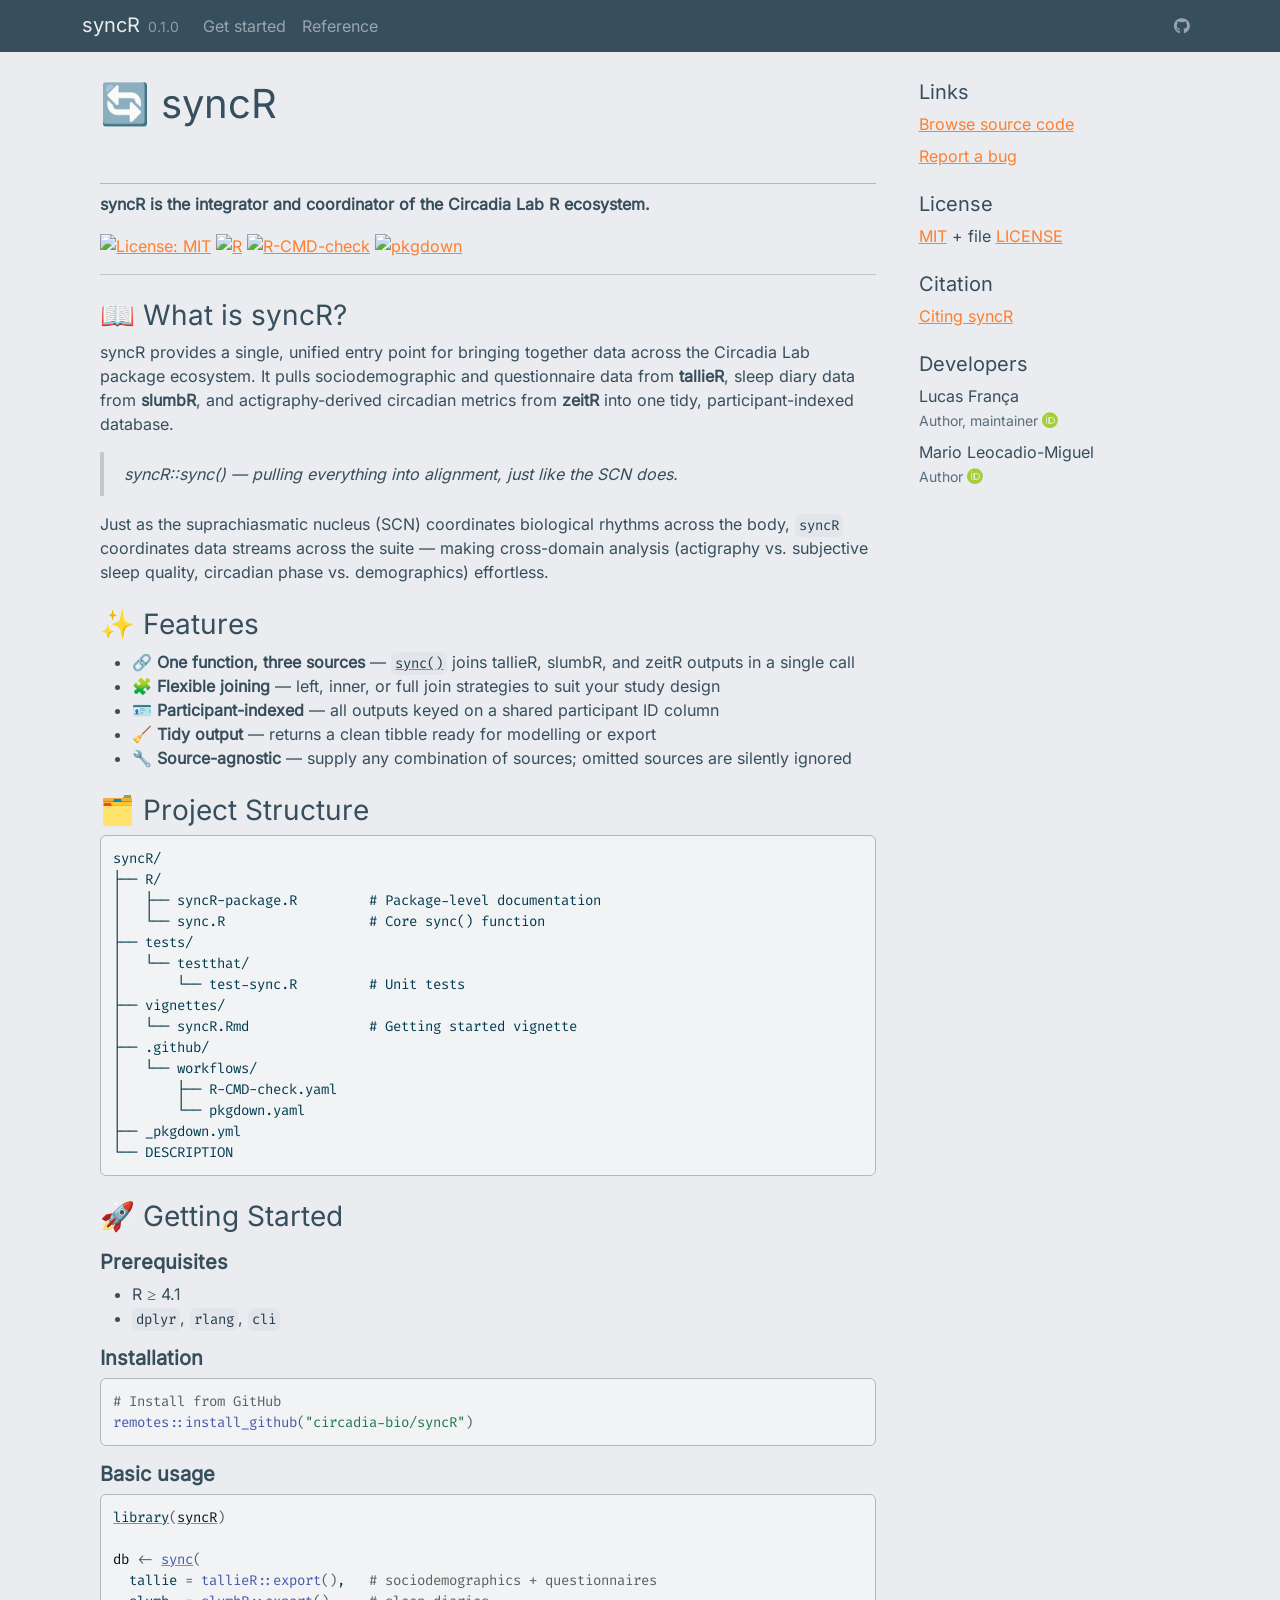
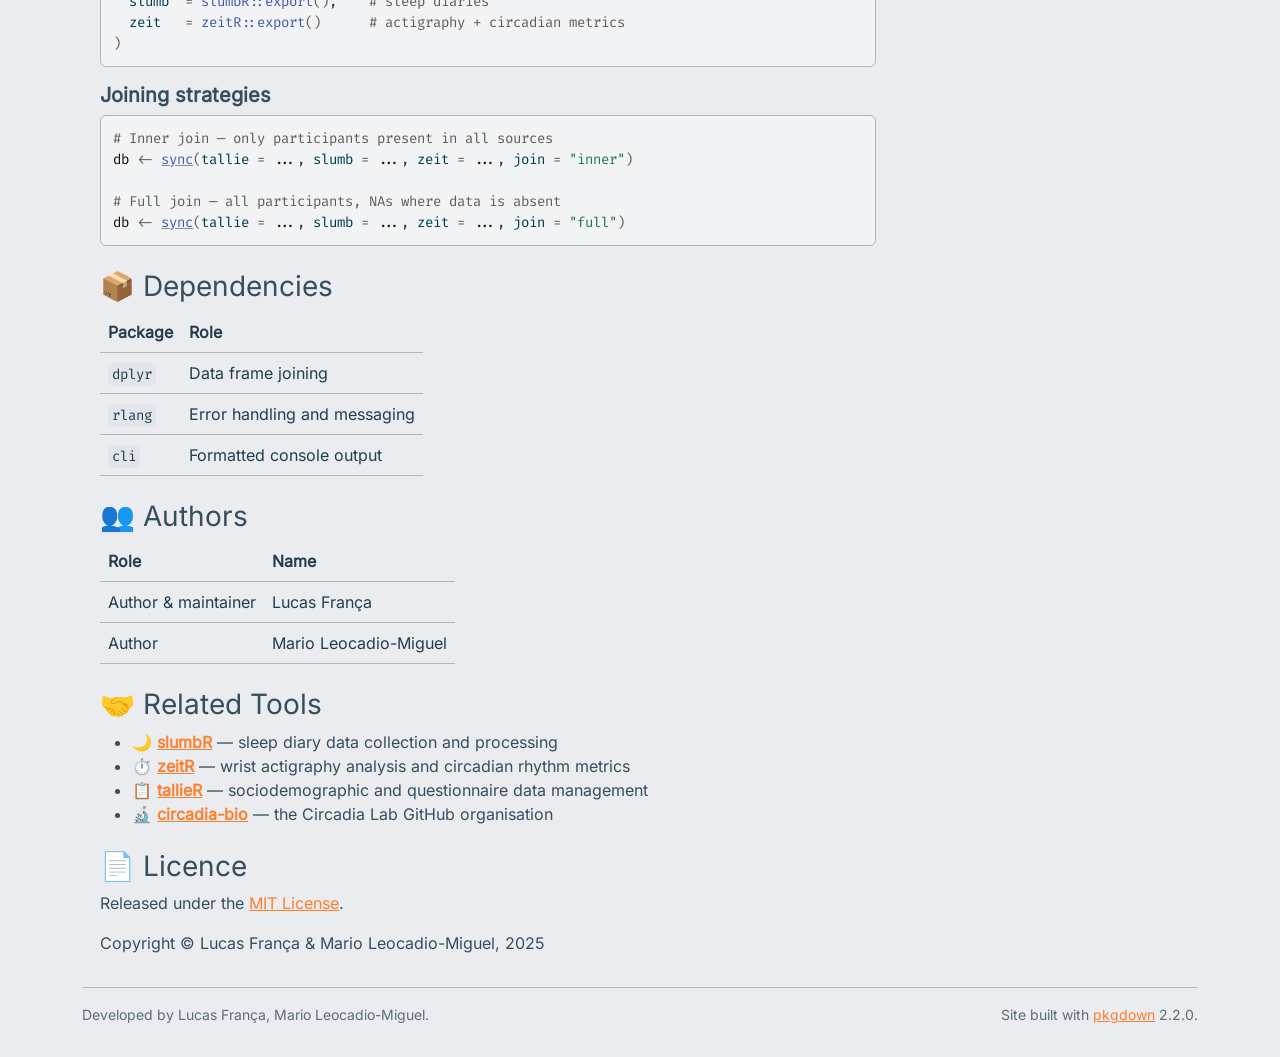
==== index.html @ f12f0814 "Deploying to gh-pages from @ circadia-bio/syncR@efc464e33adc6c8e069ee6618f5a3e6e516ac521 🚀" ====
<!DOCTYPE html>
<!-- Generated by pkgdown: do not edit by hand --><html lang="en">
<head>
<meta http-equiv="Content-Type" content="text/html; charset=UTF-8">
<meta charset="utf-8">
<meta http-equiv="X-UA-Compatible" content="IE=edge">
<meta name="viewport" content="width=device-width, initial-scale=1, shrink-to-fit=no">
<title>syncR — Circadia Lab Data Integrator • syncR</title>
<script src="deps/jquery-3.6.0/jquery-3.6.0.min.js"></script><meta name="viewport" content="width=device-width, initial-scale=1, shrink-to-fit=no">
<link href="deps/bootstrap-5.3.8/bootstrap.min.css" rel="stylesheet">
<script src="deps/bootstrap-5.3.8/bootstrap.bundle.min.js"></script><link href="deps/Inter-0.4.10/font.css" rel="stylesheet">
<link href="deps/Fira_Code-0.4.10/font.css" rel="stylesheet">
<link href="deps/font-awesome-6.5.2/css/all.min.css" rel="stylesheet">
<link href="deps/font-awesome-6.5.2/css/v4-shims.min.css" rel="stylesheet">
<script src="deps/headroom-0.11.0/headroom.min.js"></script><script src="deps/headroom-0.11.0/jQuery.headroom.min.js"></script><script src="deps/bootstrap-toc-1.0.1/bootstrap-toc.min.js"></script><script src="deps/clipboard.js-2.0.11/clipboard.min.js"></script><script src="deps/search-1.0.0/autocomplete.jquery.min.js"></script><script src="deps/search-1.0.0/fuse.min.js"></script><script src="deps/search-1.0.0/mark.min.js"></script><!-- pkgdown --><script src="pkgdown.js"></script><meta property="og:title" content="syncR — Circadia Lab Data Integrator">
<meta name="description" content="syncR::sync() — pulling everything into alignment, just like the SCN does.
">
<meta property="og:description" content="syncR::sync() — pulling everything into alignment, just like the SCN does.
">
</head>
<body>
    <a href="#main" class="visually-hidden-focusable">Skip to contents</a>


    <nav class="navbar navbar-expand-lg fixed-top bg-dark" data-bs-theme="dark" aria-label="Site navigation"><div class="container">

    <a class="navbar-brand me-2" href="index.html">syncR</a>

    <small class="nav-text text-muted me-auto" data-bs-toggle="tooltip" data-bs-placement="bottom" title="">0.1.0</small>


    <button class="navbar-toggler" type="button" data-bs-toggle="collapse" data-bs-target="#navbar" aria-controls="navbar" aria-expanded="false" aria-label="Toggle navigation">
      <span class="navbar-toggler-icon"></span>
    </button>

    <div id="navbar" class="collapse navbar-collapse ms-3">
      <ul class="navbar-nav me-auto">
<li class="nav-item"><a class="nav-link" href="articles/syncR.html">Get started</a></li>
<li class="nav-item"><a class="nav-link" href="reference/index.html">Reference</a></li>
      </ul>
<ul class="navbar-nav">
<li class="nav-item"><a class="external-link nav-link" href="https://github.com/circadia-bio/syncR" aria-label="GitHub"><span class="fa fab fa-github"></span></a></li>
      </ul>
</div>


  </div>
</nav><div class="container template-home">
<div class="row">
  <main id="main" class="col-md-9"><div class="section level1">
<div class="page-header"><h1 id="id_-syncr">🔄 syncR<a class="anchor" aria-label="anchor" href="#id_-syncr"></a>
</h1></div>
<p><strong>syncR is the integrator and coordinator of the Circadia Lab R ecosystem.</strong></p>
<p><a href="./LICENSE"><img src="https://img.shields.io/badge/License-MIT-yellow.svg" alt="License: MIT"></a> <a href="https://www.r-project.org/" class="external-link"><img src="https://img.shields.io/badge/R-%3E%3D4.1-276DC3" alt="R"></a> <a href="https://github.com/circadia-bio/syncR/actions/workflows/R-CMD-check.yaml" class="external-link"><img src="https://github.com/circadia-bio/syncR/actions/workflows/R-CMD-check.yaml/badge.svg" alt="R-CMD-check"></a> <a href="https://github.com/circadia-bio/syncR/actions/workflows/pkgdown.yaml" class="external-link"><img src="https://github.com/circadia-bio/syncR/actions/workflows/pkgdown.yaml/badge.svg" alt="pkgdown"></a></p>
<hr>
<div class="section level2">
<h2 id="id_-what-is-syncr">📖 What is syncR?<a class="anchor" aria-label="anchor" href="#id_-what-is-syncr"></a>
</h2>
<p>syncR provides a single, unified entry point for bringing together data across the Circadia Lab package ecosystem. It pulls sociodemographic and questionnaire data from <strong>tallieR</strong>, sleep diary data from <strong>slumbR</strong>, and actigraphy-derived circadian metrics from <strong>zeitR</strong> into one tidy, participant-indexed database.</p>
<blockquote>
<p><em>syncR::sync() — pulling everything into alignment, just like the SCN does.</em></p>
</blockquote>
<p>Just as the suprachiasmatic nucleus (SCN) coordinates biological rhythms across the body, <code>syncR</code> coordinates data streams across the suite — making cross-domain analysis (actigraphy vs. subjective sleep quality, circadian phase vs. demographics) effortless.</p>
</div>
<div class="section level2">
<h2 id="id_-features">✨ Features<a class="anchor" aria-label="anchor" href="#id_-features"></a>
</h2>
<ul>
<li>🔗 <strong>One function, three sources</strong> — <code><a href="reference/sync.html">sync()</a></code> joins tallieR, slumbR, and zeitR outputs in a single call</li>
<li>🧩 <strong>Flexible joining</strong> — left, inner, or full join strategies to suit your study design</li>
<li>🪪 <strong>Participant-indexed</strong> — all outputs keyed on a shared participant ID column</li>
<li>🧹 <strong>Tidy output</strong> — returns a clean tibble ready for modelling or export</li>
<li>🔧 <strong>Source-agnostic</strong> — supply any combination of sources; omitted sources are silently ignored</li>
</ul>
</div>
<div class="section level2">
<h2 id="id_️-project-structure">🗂️ Project Structure<a class="anchor" aria-label="anchor" href="#id_%EF%B8%8F-project-structure"></a>
</h2>
<pre><code>syncR/
├── R/
│   ├── syncR-package.R         # Package-level documentation
│   └── sync.R                  # Core sync() function
├── tests/
│   └── testthat/
│       └── test-sync.R         # Unit tests
├── vignettes/
│   └── syncR.Rmd               # Getting started vignette
├── .github/
│   └── workflows/
│       ├── R-CMD-check.yaml
│       └── pkgdown.yaml
├── _pkgdown.yml
└── DESCRIPTION</code></pre>
</div>
<div class="section level2">
<h2 id="id_-getting-started">🚀 Getting Started<a class="anchor" aria-label="anchor" href="#id_-getting-started"></a>
</h2>
<div class="section level3">
<h3 id="prerequisites">Prerequisites<a class="anchor" aria-label="anchor" href="#prerequisites"></a>
</h3>
<ul>
<li>R ≥ 4.1</li>
<li>
<code>dplyr</code>, <code>rlang</code>, <code>cli</code>
</li>
</ul>
</div>
<div class="section level3">
<h3 id="installation">Installation<a class="anchor" aria-label="anchor" href="#installation"></a>
</h3>
<div class="sourceCode" id="cb2"><pre class="downlit sourceCode r">
<code class="sourceCode R"><span><span class="co"># Install from GitHub</span></span>
<span><span class="fu">remotes</span><span class="fu">::</span><span class="fu">install_github</span><span class="op">(</span><span class="st">"circadia-bio/syncR"</span><span class="op">)</span></span></code></pre></div>
</div>
<div class="section level3">
<h3 id="basic-usage">Basic usage<a class="anchor" aria-label="anchor" href="#basic-usage"></a>
</h3>
<div class="sourceCode" id="cb3"><pre class="downlit sourceCode r">
<code class="sourceCode R"><span><span class="kw"><a href="https://rdrr.io/r/base/library.html" class="external-link">library</a></span><span class="op">(</span><span class="va"><a href="https://github.com/circadia-bio/syncR" class="external-link">syncR</a></span><span class="op">)</span></span>
<span></span>
<span><span class="va">db</span> <span class="op">&lt;-</span> <span class="fu"><a href="reference/sync.html">sync</a></span><span class="op">(</span></span>
<span>  tallie <span class="op">=</span> <span class="fu">tallieR</span><span class="fu">::</span><span class="fu">export</span><span class="op">(</span><span class="op">)</span>,   <span class="co"># sociodemographics + questionnaires</span></span>
<span>  slumb  <span class="op">=</span> <span class="fu">slumbR</span><span class="fu">::</span><span class="fu">export</span><span class="op">(</span><span class="op">)</span>,    <span class="co"># sleep diaries</span></span>
<span>  zeit   <span class="op">=</span> <span class="fu">zeitR</span><span class="fu">::</span><span class="fu">export</span><span class="op">(</span><span class="op">)</span>      <span class="co"># actigraphy + circadian metrics</span></span>
<span><span class="op">)</span></span></code></pre></div>
</div>
<div class="section level3">
<h3 id="joining-strategies">Joining strategies<a class="anchor" aria-label="anchor" href="#joining-strategies"></a>
</h3>
<div class="sourceCode" id="cb4"><pre class="downlit sourceCode r">
<code class="sourceCode R"><span><span class="co"># Inner join — only participants present in all sources</span></span>
<span><span class="va">db</span> <span class="op">&lt;-</span> <span class="fu"><a href="reference/sync.html">sync</a></span><span class="op">(</span>tallie <span class="op">=</span> <span class="va">...</span>, slumb <span class="op">=</span> <span class="va">...</span>, zeit <span class="op">=</span> <span class="va">...</span>, join <span class="op">=</span> <span class="st">"inner"</span><span class="op">)</span></span>
<span></span>
<span><span class="co"># Full join — all participants, NAs where data is absent</span></span>
<span><span class="va">db</span> <span class="op">&lt;-</span> <span class="fu"><a href="reference/sync.html">sync</a></span><span class="op">(</span>tallie <span class="op">=</span> <span class="va">...</span>, slumb <span class="op">=</span> <span class="va">...</span>, zeit <span class="op">=</span> <span class="va">...</span>, join <span class="op">=</span> <span class="st">"full"</span><span class="op">)</span></span></code></pre></div>
</div>
</div>
<div class="section level2">
<h2 id="id_-dependencies">📦 Dependencies<a class="anchor" aria-label="anchor" href="#id_-dependencies"></a>
</h2>
<table class="table">
<thead><tr class="header">
<th>Package</th>
<th>Role</th>
</tr></thead>
<tbody>
<tr class="odd">
<td><code>dplyr</code></td>
<td>Data frame joining</td>
</tr>
<tr class="even">
<td><code>rlang</code></td>
<td>Error handling and messaging</td>
</tr>
<tr class="odd">
<td><code>cli</code></td>
<td>Formatted console output</td>
</tr>
</tbody>
</table>
</div>
<div class="section level2">
<h2 id="id_-authors">👥 Authors<a class="anchor" aria-label="anchor" href="#id_-authors"></a>
</h2>
<table class="table">
<thead><tr class="header">
<th>Role</th>
<th>Name</th>
</tr></thead>
<tbody>
<tr class="odd">
<td>Author &amp; maintainer</td>
<td>Lucas França</td>
</tr>
<tr class="even">
<td>Author</td>
<td>Mario Leocadio-Miguel</td>
</tr>
</tbody>
</table>
</div>
<div class="section level2">
<h2 id="id_-related-tools">🤝 Related Tools<a class="anchor" aria-label="anchor" href="#id_-related-tools"></a>
</h2>
<ul>
<li>🌙 <a href="https://github.com/circadia-bio/slumbR" class="external-link"><strong>slumbR</strong></a> — sleep diary data collection and processing</li>
<li>⏱️ <a href="https://github.com/circadia-bio/zeitR" class="external-link"><strong>zeitR</strong></a> — wrist actigraphy analysis and circadian rhythm metrics</li>
<li>📋 <a href="https://github.com/circadia-bio/tallieR" class="external-link"><strong>tallieR</strong></a> — sociodemographic and questionnaire data management</li>
<li>🔬 <a href="https://github.com/circadia-bio" class="external-link"><strong>circadia-bio</strong></a> — the Circadia Lab GitHub organisation</li>
</ul>
</div>
<div class="section level2">
<h2 id="id_-licence">📄 Licence<a class="anchor" aria-label="anchor" href="#id_-licence"></a>
</h2>
<p>Released under the <a href="./LICENSE">MIT License</a>.</p>
<p>Copyright © Lucas França &amp; Mario Leocadio-Miguel, 2025</p>
</div>
</div>
  </main><aside class="col-md-3"><div class="links">
<h2 data-toc-skip>Links</h2>
<ul class="list-unstyled">
<li><a href="https://github.com/circadia-bio/syncR/" class="external-link">Browse source code</a></li>
<li><a href="https://github.com/circadia-bio/syncR/issues" class="external-link">Report a bug</a></li>
</ul>
</div>

<div class="license">
<h2 data-toc-skip>License</h2>
<ul class="list-unstyled">
<li>
<a href="https://opensource.org/licenses/mit-license.php" class="external-link">MIT</a> + file <a href="LICENSE-text.html">LICENSE</a>
</li>
</ul>
</div>


<div class="citation">
<h2 data-toc-skip>Citation</h2>
<ul class="list-unstyled">
<li><a href="authors.html#citation">Citing syncR</a></li>
</ul>
</div>

<div class="developers">
<h2 data-toc-skip>Developers</h2>
<ul class="list-unstyled">
<li>Lucas França <br><small class="roles"> Author, maintainer </small> <a href="https://orcid.org/0000-0003-0853-1319" target="orcid.widget" aria-label="ORCID" class="external-link"><span class="fab fa-orcid orcid" aria-hidden="true"></span></a>  </li>
<li>Mario Leocadio-Miguel <br><small class="roles"> Author </small> <a href="https://orcid.org/0000-0002-7248-3529" target="orcid.widget" aria-label="ORCID" class="external-link"><span class="fab fa-orcid orcid" aria-hidden="true"></span></a>  </li>
</ul>
</div>



  </aside>
</div>


    <footer><div class="pkgdown-footer-left">
  <p>Developed by Lucas França, Mario Leocadio-Miguel.</p>
</div>

<div class="pkgdown-footer-right">
  <p>Site built with <a href="https://pkgdown.r-lib.org/" class="external-link">pkgdown</a> 2.2.0.</p>
</div>

    </footer>
</div>





  </body>
</html>
---- deps/Inter-0.4.10/font.css ----
/* cyrillic-ext */
@font-face {
  font-family: 'Inter';
  font-style: normal;
  font-weight: 400;
  font-display: swap;
  src: url(UcCO3FwrK3iLTeHuS_nVMrMxCp50SjIw2boKoduKmMEVuLyfAZJhiI2B.woff2) format('woff2');
  unicode-range: U+0460-052F, U+1C80-1C8A, U+20B4, U+2DE0-2DFF, U+A640-A69F, U+FE2E-FE2F;
}
/* cyrillic */
@font-face {
  font-family: 'Inter';
  font-style: normal;
  font-weight: 400;
  font-display: swap;
  src: url(UcCO3FwrK3iLTeHuS_nVMrMxCp50SjIw2boKoduKmMEVuLyfAZthiI2B.woff2) format('woff2');
  unicode-range: U+0301, U+0400-045F, U+0490-0491, U+04B0-04B1, U+2116;
}
/* greek-ext */
@font-face {
  font-family: 'Inter';
  font-style: normal;
  font-weight: 400;
  font-display: swap;
  src: url(UcCO3FwrK3iLTeHuS_nVMrMxCp50SjIw2boKoduKmMEVuLyfAZNhiI2B.woff2) format('woff2');
  unicode-range: U+1F00-1FFF;
}
/* greek */
@font-face {
  font-family: 'Inter';
  font-style: normal;
  font-weight: 400;
  font-display: swap;
  src: url(UcCO3FwrK3iLTeHuS_nVMrMxCp50SjIw2boKoduKmMEVuLyfAZxhiI2B.woff2) format('woff2');
  unicode-range: U+0370-0377, U+037A-037F, U+0384-038A, U+038C, U+038E-03A1, U+03A3-03FF;
}
/* vietnamese */
@font-face {
  font-family: 'Inter';
  font-style: normal;
  font-weight: 400;
  font-display: swap;
  src: url(UcCO3FwrK3iLTeHuS_nVMrMxCp50SjIw2boKoduKmMEVuLyfAZBhiI2B.woff2) format('woff2');
  unicode-range: U+0102-0103, U+0110-0111, U+0128-0129, U+0168-0169, U+01A0-01A1, U+01AF-01B0, U+0300-0301, U+0303-0304, U+0308-0309, U+0323, U+0329, U+1EA0-1EF9, U+20AB;
}
/* latin-ext */
@font-face {
  font-family: 'Inter';
  font-style: normal;
  font-weight: 400;
  font-display: swap;
  src: url(UcCO3FwrK3iLTeHuS_nVMrMxCp50SjIw2boKoduKmMEVuLyfAZFhiI2B.woff2) format('woff2');
  unicode-range: U+0100-02BA, U+02BD-02C5, U+02C7-02CC, U+02CE-02D7, U+02DD-02FF, U+0304, U+0308, U+0329, U+1D00-1DBF, U+1E00-1E9F, U+1EF2-1EFF, U+2020, U+20A0-20AB, U+20AD-20C0, U+2113, U+2C60-2C7F, U+A720-A7FF;
}
/* latin */
@font-face {
  font-family: 'Inter';
  font-style: normal;
  font-weight: 400;
  font-display: swap;
  src: url(UcCO3FwrK3iLTeHuS_nVMrMxCp50SjIw2boKoduKmMEVuLyfAZ9hiA.woff2) format('woff2');
  unicode-range: U+0000-00FF, U+0131, U+0152-0153, U+02BB-02BC, U+02C6, U+02DA, U+02DC, U+0304, U+0308, U+0329, U+2000-206F, U+20AC, U+2122, U+2191, U+2193, U+2212, U+2215, U+FEFF, U+FFFD;
}
---- deps/Fira_Code-0.4.10/font.css ----
/* cyrillic-ext */
@font-face {
  font-family: 'Fira Code';
  font-style: normal;
  font-weight: 400;
  font-display: swap;
  src: url(uU9eCBsR6Z2vfE9aq3bL0fxyUs4tcw4W_D1sJV37Nv7g.woff2) format('woff2');
  unicode-range: U+0460-052F, U+1C80-1C8A, U+20B4, U+2DE0-2DFF, U+A640-A69F, U+FE2E-FE2F;
}
/* cyrillic */
@font-face {
  font-family: 'Fira Code';
  font-style: normal;
  font-weight: 400;
  font-display: swap;
  src: url(uU9eCBsR6Z2vfE9aq3bL0fxyUs4tcw4W_D1sJVT7Nv7g.woff2) format('woff2');
  unicode-range: U+0301, U+0400-045F, U+0490-0491, U+04B0-04B1, U+2116;
}
/* greek-ext */
@font-face {
  font-family: 'Fira Code';
  font-style: normal;
  font-weight: 400;
  font-display: swap;
  src: url(uU9eCBsR6Z2vfE9aq3bL0fxyUs4tcw4W_D1sJVz7Nv7g.woff2) format('woff2');
  unicode-range: U+1F00-1FFF;
}
/* greek */
@font-face {
  font-family: 'Fira Code';
  font-style: normal;
  font-weight: 400;
  font-display: swap;
  src: url(uU9eCBsR6Z2vfE9aq3bL0fxyUs4tcw4W_D1sJVP7Nv7g.woff2) format('woff2');
  unicode-range: U+0370-0377, U+037A-037F, U+0384-038A, U+038C, U+038E-03A1, U+03A3-03FF;
}
/* symbols2 */
@font-face {
  font-family: 'Fira Code';
  font-style: normal;
  font-weight: 400;
  font-display: swap;
  src: url(uU9eCBsR6Z2vfE9aq3bL0fxyUs4tcw4W_D1sJeraE8PZqw.woff2) format('woff2');
  unicode-range: U+2000-2001, U+2004-2008, U+200A, U+23B8-23BD, U+2500-259F;
}
/* latin-ext */
@font-face {
  font-family: 'Fira Code';
  font-style: normal;
  font-weight: 400;
  font-display: swap;
  src: url(uU9eCBsR6Z2vfE9aq3bL0fxyUs4tcw4W_D1sJV77Nv7g.woff2) format('woff2');
  unicode-range: U+0100-02BA, U+02BD-02C5, U+02C7-02CC, U+02CE-02D7, U+02DD-02FF, U+0304, U+0308, U+0329, U+1D00-1DBF, U+1E00-1E9F, U+1EF2-1EFF, U+2020, U+20A0-20AB, U+20AD-20C0, U+2113, U+2C60-2C7F, U+A720-A7FF;
}
/* latin */
@font-face {
  font-family: 'Fira Code';
  font-style: normal;
  font-weight: 400;
  font-display: swap;
  src: url(uU9eCBsR6Z2vfE9aq3bL0fxyUs4tcw4W_D1sJVD7Ng.woff2) format('woff2');
  unicode-range: U+0000-00FF, U+0131, U+0152-0153, U+02BB-02BC, U+02C6, U+02DA, U+02DC, U+0304, U+0308, U+0329, U+2000-206F, U+20AC, U+2122, U+2191, U+2193, U+2212, U+2215, U+FEFF, U+FFFD;
}
---- deps/font-awesome-6.5.2/css/v4-shims.min.css ----
/*!
 * Font Awesome Free 6.5.2 by @fontawesome - https://fontawesome.com
 * License - https://fontawesome.com/license/free (Icons: CC BY 4.0, Fonts: SIL OFL 1.1, Code: MIT License)
 * Copyright 2024 Fonticons, Inc.
 */
.fa.fa-glass:before{content:"\f000"}.fa.fa-envelope-o{font-family:"Font Awesome 6 Free";font-weight:400}.fa.fa-envelope-o:before{content:"\f0e0"}.fa.fa-star-o{font-family:"Font Awesome 6 Free";font-weight:400}.fa.fa-star-o:before{content:"\f005"}.fa.fa-close:before,.fa.fa-remove:before{content:"\f00d"}.fa.fa-gear:before{content:"\f013"}.fa.fa-trash-o{font-family:"Font Awesome 6 Free";font-weight:400}.fa.fa-trash-o:before{content:"\f2ed"}.fa.fa-home:before{content:"\f015"}.fa.fa-file-o{font-family:"Font Awesome 6 Free";font-weight:400}.fa.fa-file-o:before{content:"\f15b"}.fa.fa-clock-o{font-family:"Font Awesome 6 Free";font-weight:400}.fa.fa-clock-o:before{content:"\f017"}.fa.fa-arrow-circle-o-down{font-family:"Font Awesome 6 Free";font-weight:400}.fa.fa-arrow-circle-o-down:before{content:"\f358"}.fa.fa-arrow-circle-o-up{font-family:"Font Awesome 6 Free";font-weight:400}.fa.fa-arrow-circle-o-up:before{content:"\f35b"}.fa.fa-play-circle-o{font-family:"Font Awesome 6 Free";font-weight:400}.fa.fa-play-circle-o:before{content:"\f144"}.fa.fa-repeat:before,.fa.fa-rotate-right:before{content:"\f01e"}.fa.fa-refresh:before{content:"\f021"}.fa.fa-list-alt{font-family:"Font Awesome 6 Free";font-weight:400}.fa.fa-list-alt:before{content:"\f022"}.fa.fa-dedent:before{content:"\f03b"}.fa.fa-video-camera:before{content:"\f03d"}.fa.fa-picture-o{font-family:"Font Awesome 6 Free";font-weight:400}.fa.fa-picture-o:before{content:"\f03e"}.fa.fa-photo{font-family:"Font Awesome 6 Free";font-weight:400}.fa.fa-photo:before{content:"\f03e"}.fa.fa-image{font-family:"Font Awesome 6 Free";font-weight:400}.fa.fa-image:before{content:"\f03e"}.fa.fa-map-marker:before{content:"\f3c5"}.fa.fa-pencil-square-o{font-family:"Font Awesome 6 Free";font-weight:400}.fa.fa-pencil-square-o:before{content:"\f044"}.fa.fa-edit{font-family:"Font Awesome 6 Free";font-weight:400}.fa.fa-edit:before{content:"\f044"}.fa.fa-share-square-o:before{content:"\f14d"}.fa.fa-check-square-o{font-family:"Font Awesome 6 Free";font-weight:400}.fa.fa-check-square-o:before{content:"\f14a"}.fa.fa-arrows:before{content:"\f0b2"}.fa.fa-times-circle-o{font-family:"Font Awesome 6 Free";font-weight:400}.fa.fa-times-circle-o:before{content:"\f057"}.fa.fa-check-circle-o{font-family:"Font Awesome 6 Free";font-weight:400}.fa.fa-check-circle-o:before{content:"\f058"}.fa.fa-mail-forward:before{content:"\f064"}.fa.fa-expand:before{content:"\f424"}.fa.fa-compress:before{content:"\f422"}.fa.fa-eye,.fa.fa-eye-slash{font-family:"Font Awesome 6 Free";font-weight:400}.fa.fa-warning:before{content:"\f071"}.fa.fa-calendar:before{content:"\f073"}.fa.fa-arrows-v:before{content:"\f338"}.fa.fa-arrows-h:before{content:"\f337"}.fa.fa-bar-chart-o:before,.fa.fa-bar-chart:before{content:"\e0e3"}.fa.fa-twitter-square{font-family:"Font Awesome 6 Brands";font-weight:400}.fa.fa-twitter-square:before{content:"\f081"}.fa.fa-facebook-square{font-family:"Font Awesome 6 Brands";font-weight:400}.fa.fa-facebook-square:before{content:"\f082"}.fa.fa-gears:before{content:"\f085"}.fa.fa-thumbs-o-up{font-family:"Font Awesome 6 Free";font-weight:400}.fa.fa-thumbs-o-up:before{content:"\f164"}.fa.fa-thumbs-o-down{font-family:"Font Awesome 6 Free";font-weight:400}.fa.fa-thumbs-o-down:before{content:"\f165"}.fa.fa-heart-o{font-family:"Font Awesome 6 Free";font-weight:400}.fa.fa-heart-o:before{content:"\f004"}.fa.fa-sign-out:before{content:"\f2f5"}.fa.fa-linkedin-square{font-family:"Font Awesome 6 Brands";font-weight:400}.fa.fa-linkedin-square:before{content:"\f08c"}.fa.fa-thumb-tack:before{content:"\f08d"}.fa.fa-external-link:before{content:"\f35d"}.fa.fa-sign-in:before{content:"\f2f6"}.fa.fa-github-square{font-family:"Font Awesome 6 Brands";font-weight:400}.fa.fa-github-square:before{content:"\f092"}.fa.fa-lemon-o{font-family:"Font Awesome 6 Free";font-weight:400}.fa.fa-lemon-o:before{content:"\f094"}.fa.fa-square-o{font-family:"Font Awesome 6 Free";font-weight:400}.fa.fa-square-o:before{content:"\f0c8"}.fa.fa-bookmark-o{font-family:"Font Awesome 6 Free";font-weight:400}.fa.fa-bookmark-o:before{content:"\f02e"}.fa.fa-facebook,.fa.fa-twitter{font-family:"Font Awesome 6 Brands";font-weight:400}.fa.fa-facebook:before{content:"\f39e"}.fa.fa-facebook-f{font-family:"Font Awesome 6 Brands";font-weight:400}.fa.fa-facebook-f:before{content:"\f39e"}.fa.fa-github{font-family:"Font Awesome 6 Brands";font-weight:400}.fa.fa-credit-card{font-family:"Font Awesome 6 Free";font-weight:400}.fa.fa-feed:before{content:"\f09e"}.fa.fa-hdd-o{font-family:"Font Awesome 6 Free";font-weight:400}.fa.fa-hdd-o:before{content:"\f0a0"}.fa.fa-hand-o-right{font-family:"Font Awesome 6 Free";font-weight:400}.fa.fa-hand-o-right:before{content:"\f0a4"}.fa.fa-hand-o-left{font-family:"Font Awesome 6 Free";font-weight:400}.fa.fa-hand-o-left:before{content:"\f0a5"}.fa.fa-hand-o-up{font-family:"Font Awesome 6 Free";font-weight:400}.fa.fa-hand-o-up:before{content:"\f0a6"}.fa.fa-hand-o-down{font-family:"Font Awesome 6 Free";font-weight:400}.fa.fa-hand-o-down:before{content:"\f0a7"}.fa.fa-globe:before{content:"\f57d"}.fa.fa-tasks:before{content:"\f828"}.fa.fa-arrows-alt:before{content:"\f31e"}.fa.fa-group:before{content:"\f0c0"}.fa.fa-chain:before{content:"\f0c1"}.fa.fa-cut:before{content:"\f0c4"}.fa.fa-files-o{font-family:"Font Awesome 6 Free";font-weight:400}.fa.fa-files-o:before{content:"\f0c5"}.fa.fa-floppy-o{font-family:"Font Awesome 6 Free";font-weight:400}.fa.fa-floppy-o:before{content:"\f0c7"}.fa.fa-save{font-family:"Font Awesome 6 Free";font-weight:400}.fa.fa-save:before{content:"\f0c7"}.fa.fa-navicon:before,.fa.fa-reorder:before{content:"\f0c9"}.fa.fa-magic:before{content:"\e2ca"}.fa.fa-pinterest,.fa.fa-pinterest-square{font-family:"Font Awesome 6 Brands";font-weight:400}.fa.fa-pinterest-square:before{content:"\f0d3"}.fa.fa-google-plus-square{font-family:"Font Awesome 6 Brands";font-weight:400}.fa.fa-google-plus-square:before{content:"\f0d4"}.fa.fa-google-plus{font-family:"Font Awesome 6 Brands";font-weight:400}.fa.fa-google-plus:before{content:"\f0d5"}.fa.fa-money:before{content:"\f3d1"}.fa.fa-unsorted:before{content:"\f0dc"}.fa.fa-sort-desc:before{content:"\f0dd"}.fa.fa-sort-asc:before{content:"\f0de"}.fa.fa-linkedin{font-family:"Font Awesome 6 Brands";font-weight:400}.fa.fa-linkedin:before{content:"\f0e1"}.fa.fa-rotate-left:before{content:"\f0e2"}.fa.fa-legal:before{content:"\f0e3"}.fa.fa-dashboard:before,.fa.fa-tachometer:before{content:"\f625"}.fa.fa-comment-o{font-family:"Font Awesome 6 Free";font-weight:400}.fa.fa-comment-o:before{content:"\f075"}.fa.fa-comments-o{font-family:"Font Awesome 6 Free";font-weight:400}.fa.fa-comments-o:before{content:"\f086"}.fa.fa-flash:before{content:"\f0e7"}.fa.fa-clipboard:before{content:"\f0ea"}.fa.fa-lightbulb-o{font-family:"Font Awesome 6 Free";font-weight:400}.fa.fa-lightbulb-o:before{content:"\f0eb"}.fa.fa-exchange:before{content:"\f362"}.fa.fa-cloud-download:before{content:"\f0ed"}.fa.fa-cloud-upload:before{content:"\f0ee"}.fa.fa-bell-o{font-family:"Font Awesome 6 Free";font-weight:400}.fa.fa-bell-o:before{content:"\f0f3"}.fa.fa-cutlery:before{content:"\f2e7"}.fa.fa-file-text-o{font-family:"Font Awesome 6 Free";font-weight:400}.fa.fa-file-text-o:before{content:"\f15c"}.fa.fa-building-o{font-family:"Font Awesome 6 Free";font-weight:400}.fa.fa-building-o:before{content:"\f1ad"}.fa.fa-hospital-o{font-family:"Font Awesome 6 Free";font-weight:400}.fa.fa-hospital-o:before{content:"\f0f8"}.fa.fa-tablet:before{content:"\f3fa"}.fa.fa-mobile-phone:before,.fa.fa-mobile:before{content:"\f3cd"}.fa.fa-circle-o{font-family:"Font Awesome 6 Free";font-weight:400}.fa.fa-circle-o:before{content:"\f111"}.fa.fa-mail-reply:before{content:"\f3e5"}.fa.fa-github-alt{font-family:"Font Awesome 6 Brands";font-weight:400}.fa.fa-folder-o{font-family:"Font Awesome 6 Free";font-weight:400}.fa.fa-folder-o:before{content:"\f07b"}.fa.fa-folder-open-o{font-family:"Font Awesome 6 Free";font-weight:400}.fa.fa-folder-open-o:before{content:"\f07c"}.fa.fa-smile-o{font-family:"Font Awesome 6 Free";font-weight:400}.fa.fa-smile-o:before{content:"\f118"}.fa.fa-frown-o{font-family:"Font Awesome 6 Free";font-weight:400}.fa.fa-frown-o:before{content:"\f119"}.fa.fa-meh-o{font-family:"Font Awesome 6 Free";font-weight:400}.fa.fa-meh-o:before{content:"\f11a"}.fa.fa-keyboard-o{font-family:"Font Awesome 6 Free";font-weight:400}.fa.fa-keyboard-o:before{content:"\f11c"}.fa.fa-flag-o{font-family:"Font Awesome 6 Free";font-weight:400}.fa.fa-flag-o:before{content:"\f024"}.fa.fa-mail-reply-all:before{content:"\f122"}.fa.fa-star-half-o{font-family:"Font Awesome 6 Free";font-weight:400}.fa.fa-star-half-o:before{content:"\f5c0"}.fa.fa-star-half-empty{font-family:"Font Awesome 6 Free";font-weight:400}.fa.fa-star-half-empty:before{content:"\f5c0"}.fa.fa-star-half-full{font-family:"Font Awesome 6 Free";font-weight:400}.fa.fa-star-half-full:before{content:"\f5c0"}.fa.fa-code-fork:before{content:"\f126"}.fa.fa-chain-broken:before,.fa.fa-unlink:before{content:"\f127"}.fa.fa-calendar-o{font-family:"Font Awesome 6 Free";font-weight:400}.fa.fa-calendar-o:before{content:"\f133"}.fa.fa-css3,.fa.fa-html5,.fa.fa-maxcdn{font-family:"Font Awesome 6 Brands";font-weight:400}.fa.fa-unlock-alt:before{content:"\f09c"}.fa.fa-minus-square-o{font-family:"Font Awesome 6 Free";font-weight:400}.fa.fa-minus-square-o:before{content:"\f146"}.fa.fa-level-up:before{content:"\f3bf"}.fa.fa-level-down:before{content:"\f3be"}.fa.fa-pencil-square:before{content:"\f14b"}.fa.fa-external-link-square:before{content:"\f360"}.fa.fa-compass{font-family:"Font Awesome 6 Free";font-weight:400}.fa.fa-caret-square-o-down{font-family:"Font Awesome 6 Free";font-weight:400}.fa.fa-caret-square-o-down:before{content:"\f150"}.fa.fa-toggle-down{font-family:"Font Awesome 6 Free";font-weight:400}.fa.fa-toggle-down:before{content:"\f150"}.fa.fa-caret-square-o-up{font-family:"Font Awesome 6 Free";font-weight:400}.fa.fa-caret-square-o-up:before{content:"\f151"}.fa.fa-toggle-up{font-family:"Font Awesome 6 Free";font-weight:400}.fa.fa-toggle-up:before{content:"\f151"}.fa.fa-caret-square-o-right{font-family:"Font Awesome 6 Free";font-weight:400}.fa.fa-caret-square-o-right:before{content:"\f152"}.fa.fa-toggle-right{font-family:"Font Awesome 6 Free";font-weight:400}.fa.fa-toggle-right:before{content:"\f152"}.fa.fa-eur:before,.fa.fa-euro:before{content:"\f153"}.fa.fa-gbp:before{content:"\f154"}.fa.fa-dollar:before,.fa.fa-usd:before{content:"\24"}.fa.fa-inr:before,.fa.fa-rupee:before{content:"\e1bc"}.fa.fa-cny:before,.fa.fa-jpy:before,.fa.fa-rmb:before,.fa.fa-yen:before{content:"\f157"}.fa.fa-rouble:before,.fa.fa-rub:before,.fa.fa-ruble:before{content:"\f158"}.fa.fa-krw:before,.fa.fa-won:before{content:"\f159"}.fa.fa-bitcoin,.fa.fa-btc{font-family:"Font Awesome 6 Brands";font-weight:400}.fa.fa-bitcoin:before{content:"\f15a"}.fa.fa-file-text:before{content:"\f15c"}.fa.fa-sort-alpha-asc:before{content:"\f15d"}.fa.fa-sort-alpha-desc:before{content:"\f881"}.fa.fa-sort-amount-asc:before{content:"\f884"}.fa.fa-sort-amount-desc:before{content:"\f160"}.fa.fa-sort-numeric-asc:before{content:"\f162"}.fa.fa-sort-numeric-desc:before{content:"\f886"}.fa.fa-youtube-square{font-family:"Font Awesome 6 Brands";font-weight:400}.fa.fa-youtube-square:before{content:"\f431"}.fa.fa-xing,.fa.fa-xing-square,.fa.fa-youtube{font-family:"Font Awesome 6 Brands";font-weight:400}.fa.fa-xing-square:before{content:"\f169"}.fa.fa-youtube-play{font-family:"Font Awesome 6 Brands";font-weight:400}.fa.fa-youtube-play:before{content:"\f167"}.fa.fa-adn,.fa.fa-bitbucket,.fa.fa-bitbucket-square,.fa.fa-dropbox,.fa.fa-flickr,.fa.fa-instagram,.fa.fa-stack-overflow{font-family:"Font Awesome 6 Brands";font-weight:400}.fa.fa-bitbucket-square:before{content:"\f171"}.fa.fa-tumblr,.fa.fa-tumblr-square{font-family:"Font Awesome 6 Brands";font-weight:400}.fa.fa-tumblr-square:before{content:"\f174"}.fa.fa-long-arrow-down:before{content:"\f309"}.fa.fa-long-arrow-up:before{content:"\f30c"}.fa.fa-long-arrow-left:before{content:"\f30a"}.fa.fa-long-arrow-right:before{content:"\f30b"}.fa.fa-android,.fa.fa-apple,.fa.fa-dribbble,.fa.fa-foursquare,.fa.fa-gittip,.fa.fa-gratipay,.fa.fa-linux,.fa.fa-skype,.fa.fa-trello,.fa.fa-windows{font-family:"Font Awesome 6 Brands";font-weight:400}.fa.fa-gittip:before{content:"\f184"}.fa.fa-sun-o{font-family:"Font Awesome 6 Free";font-weight:400}.fa.fa-sun-o:before{content:"\f185"}.fa.fa-moon-o{font-family:"Font Awesome 6 Free";font-weight:400}.fa.fa-moon-o:before{content:"\f186"}.fa.fa-pagelines,.fa.fa-renren,.fa.fa-stack-exchange,.fa.fa-vk,.fa.fa-weibo{font-family:"Font Awesome 6 Brands";font-weight:400}.fa.fa-arrow-circle-o-right{font-family:"Font Awesome 6 Free";font-weight:400}.fa.fa-arrow-circle-o-right:before{content:"\f35a"}.fa.fa-arrow-circle-o-left{font-family:"Font Awesome 6 Free";font-weight:400}.fa.fa-arrow-circle-o-left:before{content:"\f359"}.fa.fa-caret-square-o-left{font-family:"Font Awesome 6 Free";font-weight:400}.fa.fa-caret-square-o-left:before{content:"\f191"}.fa.fa-toggle-left{font-family:"Font Awesome 6 Free";font-weight:400}.fa.fa-toggle-left:before{content:"\f191"}.fa.fa-dot-circle-o{font-family:"Font Awesome 6 Free";font-weight:400}.fa.fa-dot-circle-o:before{content:"\f192"}.fa.fa-vimeo-square{font-family:"Font Awesome 6 Brands";font-weight:400}.fa.fa-vimeo-square:before{content:"\f194"}.fa.fa-try:before,.fa.fa-turkish-lira:before{content:"\e2bb"}.fa.fa-plus-square-o{font-family:"Font Awesome 6 Free";font-weight:400}.fa.fa-plus-square-o:before{content:"\f0fe"}.fa.fa-openid,.fa.fa-slack,.fa.fa-wordpress{font-family:"Font Awesome 6 Brands";font-weight:400}.fa.fa-bank:before,.fa.fa-institution:before{content:"\f19c"}.fa.fa-mortar-board:before{content:"\f19d"}.fa.fa-google,.fa.fa-reddit,.fa.fa-reddit-square,.fa.fa-yahoo{font-family:"Font Awesome 6 Brands";font-weight:400}.fa.fa-reddit-square:before{content:"\f1a2"}.fa.fa-behance,.fa.fa-behance-square,.fa.fa-delicious,.fa.fa-digg,.fa.fa-drupal,.fa.fa-joomla,.fa.fa-pied-piper-alt,.fa.fa-pied-piper-pp,.fa.fa-stumbleupon,.fa.fa-stumbleupon-circle{font-family:"Font Awesome 6 Brands";font-weight:400}.fa.fa-behance-square:before{content:"\f1b5"}.fa.fa-steam,.fa.fa-steam-square{font-family:"Font Awesome 6 Brands";font-weight:400}.fa.fa-steam-square:before{content:"\f1b7"}.fa.fa-automobile:before{content:"\f1b9"}.fa.fa-cab:before{content:"\f1ba"}.fa.fa-deviantart,.fa.fa-soundcloud,.fa.fa-spotify{font-family:"Font Awesome 6 Brands";font-weight:400}.fa.fa-file-pdf-o{font-family:"Font Awesome 6 Free";font-weight:400}.fa.fa-file-pdf-o:before{content:"\f1c1"}.fa.fa-file-word-o{font-family:"Font Awesome 6 Free";font-weight:400}.fa.fa-file-word-o:before{content:"\f1c2"}.fa.fa-file-excel-o{font-family:"Font Awesome 6 Free";font-weight:400}.fa.fa-file-excel-o:before{content:"\f1c3"}.fa.fa-file-powerpoint-o{font-family:"Font Awesome 6 Free";font-weight:400}.fa.fa-file-powerpoint-o:before{content:"\f1c4"}.fa.fa-file-image-o{font-family:"Font Awesome 6 Free";font-weight:400}.fa.fa-file-image-o:before{content:"\f1c5"}.fa.fa-file-photo-o{font-family:"Font Awesome 6 Free";font-weight:400}.fa.fa-file-photo-o:before{content:"\f1c5"}.fa.fa-file-picture-o{font-family:"Font Awesome 6 Free";font-weight:400}.fa.fa-file-picture-o:before{content:"\f1c5"}.fa.fa-file-archive-o{font-family:"Font Awesome 6 Free";font-weight:400}.fa.fa-file-archive-o:before{content:"\f1c6"}.fa.fa-file-zip-o{font-family:"Font Awesome 6 Free";font-weight:400}.fa.fa-file-zip-o:before{content:"\f1c6"}.fa.fa-file-audio-o{font-family:"Font Awesome 6 Free";font-weight:400}.fa.fa-file-audio-o:before{content:"\f1c7"}.fa.fa-file-sound-o{font-family:"Font Awesome 6 Free";font-weight:400}.fa.fa-file-sound-o:before{content:"\f1c7"}.fa.fa-file-video-o{font-family:"Font Awesome 6 Free";font-weight:400}.fa.fa-file-video-o:before{content:"\f1c8"}.fa.fa-file-movie-o{font-family:"Font Awesome 6 Free";font-weight:400}.fa.fa-file-movie-o:before{content:"\f1c8"}.fa.fa-file-code-o{font-family:"Font Awesome 6 Free";font-weight:400}.fa.fa-file-code-o:before{content:"\f1c9"}.fa.fa-codepen,.fa.fa-jsfiddle,.fa.fa-vine{font-family:"Font Awesome 6 Brands";font-weight:400}.fa.fa-life-bouy:before,.fa.fa-life-buoy:before,.fa.fa-life-saver:before,.fa.fa-support:before{content:"\f1cd"}.fa.fa-circle-o-notch:before{content:"\f1ce"}.fa.fa-ra,.fa.fa-rebel{font-family:"Font Awesome 6 Brands";font-weight:400}.fa.fa-ra:before{content:"\f1d0"}.fa.fa-resistance{font-family:"Font Awesome 6 Brands";font-weight:400}.fa.fa-resistance:before{content:"\f1d0"}.fa.fa-empire,.fa.fa-ge{font-family:"Font Awesome 6 Brands";font-weight:400}.fa.fa-ge:before{content:"\f1d1"}.fa.fa-git-square{font-family:"Font Awesome 6 Brands";font-weight:400}.fa.fa-git-square:before{content:"\f1d2"}.fa.fa-git,.fa.fa-hacker-news,.fa.fa-y-combinator-square{font-family:"Font Awesome 6 Brands";font-weight:400}.fa.fa-y-combinator-square:before{content:"\f1d4"}.fa.fa-yc-square{font-family:"Font Awesome 6 Brands";font-weight:400}.fa.fa-yc-square:before{content:"\f1d4"}.fa.fa-qq,.fa.fa-tencent-weibo,.fa.fa-wechat,.fa.fa-weixin{font-family:"Font Awesome 6 Brands";font-weight:400}.fa.fa-wechat:before{content:"\f1d7"}.fa.fa-send:before{content:"\f1d8"}.fa.fa-paper-plane-o{font-family:"Font Awesome 6 Free";font-weight:400}.fa.fa-paper-plane-o:before{content:"\f1d8"}.fa.fa-send-o{font-family:"Font Awesome 6 Free";font-weight:400}.fa.fa-send-o:before{content:"\f1d8"}.fa.fa-circle-thin{font-family:"Font Awesome 6 Free";font-weight:400}.fa.fa-circle-thin:before{content:"\f111"}.fa.fa-header:before{content:"\f1dc"}.fa.fa-futbol-o{font-family:"Font Awesome 6 Free";font-weight:400}.fa.fa-futbol-o:before{content:"\f1e3"}.fa.fa-soccer-ball-o{font-family:"Font Awesome 6 Free";font-weight:400}.fa.fa-soccer-ball-o:before{content:"\f1e3"}.fa.fa-slideshare,.fa.fa-twitch,.fa.fa-yelp{font-family:"Font Awesome 6 Brands";font-weight:400}.fa.fa-newspaper-o{font-family:"Font Awesome 6 Free";font-weight:400}.fa.fa-newspaper-o:before{content:"\f1ea"}.fa.fa-cc-amex,.fa.fa-cc-discover,.fa.fa-cc-mastercard,.fa.fa-cc-paypal,.fa.fa-cc-stripe,.fa.fa-cc-visa,.fa.fa-google-wallet,.fa.fa-paypal{font-family:"Font Awesome 6 Brands";font-weight:400}.fa.fa-bell-slash-o{font-family:"Font Awesome 6 Free";font-weight:400}.fa.fa-bell-slash-o:before{content:"\f1f6"}.fa.fa-trash:before{content:"\f2ed"}.fa.fa-copyright{font-family:"Font Awesome 6 Free";font-weight:400}.fa.fa-eyedropper:before{content:"\f1fb"}.fa.fa-area-chart:before{content:"\f1fe"}.fa.fa-pie-chart:before{content:"\f200"}.fa.fa-line-chart:before{content:"\f201"}.fa.fa-lastfm,.fa.fa-lastfm-square{font-family:"Font Awesome 6 Brands";font-weight:400}.fa.fa-lastfm-square:before{content:"\f203"}.fa.fa-angellist,.fa.fa-ioxhost{font-family:"Font Awesome 6 Brands";font-weight:400}.fa.fa-cc{font-family:"Font Awesome 6 Free";font-weight:400}.fa.fa-cc:before{content:"\f20a"}.fa.fa-ils:before,.fa.fa-shekel:before,.fa.fa-sheqel:before{content:"\f20b"}.fa.fa-buysellads,.fa.fa-connectdevelop,.fa.fa-dashcube,.fa.fa-forumbee,.fa.fa-leanpub,.fa.fa-sellsy,.fa.fa-shirtsinbulk,.fa.fa-simplybuilt,.fa.fa-skyatlas{font-family:"Font Awesome 6 Brands";font-weight:400}.fa.fa-diamond{font-family:"Font Awesome 6 Free";font-weight:400}.fa.fa-diamond:before{content:"\f3a5"}.fa.fa-intersex:before,.fa.fa-transgender:before{content:"\f224"}.fa.fa-transgender-alt:before{content:"\f225"}.fa.fa-facebook-official{font-family:"Font Awesome 6 Brands";font-weight:400}.fa.fa-facebook-official:before{content:"\f09a"}.fa.fa-pinterest-p,.fa.fa-whatsapp{font-family:"Font Awesome 6 Brands";font-weight:400}.fa.fa-hotel:before{content:"\f236"}.fa.fa-medium,.fa.fa-viacoin,.fa.fa-y-combinator,.fa.fa-yc{font-family:"Font Awesome 6 Brands";font-weight:400}.fa.fa-yc:before{content:"\f23b"}.fa.fa-expeditedssl,.fa.fa-opencart,.fa.fa-optin-monster{font-family:"Font Awesome 6 Brands";font-weight:400}.fa.fa-battery-4:before,.fa.fa-battery:before{content:"\f240"}.fa.fa-battery-3:before{content:"\f241"}.fa.fa-battery-2:before{content:"\f242"}.fa.fa-battery-1:before{content:"\f243"}.fa.fa-battery-0:before{content:"\f244"}.fa.fa-object-group,.fa.fa-object-ungroup,.fa.fa-sticky-note-o{font-family:"Font Awesome 6 Free";font-weight:400}.fa.fa-sticky-note-o:before{content:"\f249"}.fa.fa-cc-diners-club,.fa.fa-cc-jcb{font-family:"Font Awesome 6 Brands";font-weight:400}.fa.fa-clone{font-family:"Font Awesome 6 Free";font-weight:400}.fa.fa-hourglass-o:before{content:"\f254"}.fa.fa-hourglass-1:before{content:"\f251"}.fa.fa-hourglass-2:before{content:"\f252"}.fa.fa-hourglass-3:before{content:"\f253"}.fa.fa-hand-rock-o{font-family:"Font Awesome 6 Free";font-weight:400}.fa.fa-hand-rock-o:before{content:"\f255"}.fa.fa-hand-grab-o{font-family:"Font Awesome 6 Free";font-weight:400}.fa.fa-hand-grab-o:before{content:"\f255"}.fa.fa-hand-paper-o{font-family:"Font Awesome 6 Free";font-weight:400}.fa.fa-hand-paper-o:before{content:"\f256"}.fa.fa-hand-stop-o{font-family:"Font Awesome 6 Free";font-weight:400}.fa.fa-hand-stop-o:before{content:"\f256"}.fa.fa-hand-scissors-o{font-family:"Font Awesome 6 Free";font-weight:400}.fa.fa-hand-scissors-o:before{content:"\f257"}.fa.fa-hand-lizard-o{font-family:"Font Awesome 6 Free";font-weight:400}.fa.fa-hand-lizard-o:before{content:"\f258"}.fa.fa-hand-spock-o{font-family:"Font Awesome 6 Free";font-weight:400}.fa.fa-hand-spock-o:before{content:"\f259"}.fa.fa-hand-pointer-o{font-family:"Font Awesome 6 Free";font-weight:400}.fa.fa-hand-pointer-o:before{content:"\f25a"}.fa.fa-hand-peace-o{font-family:"Font Awesome 6 Free";font-weight:400}.fa.fa-hand-peace-o:before{content:"\f25b"}.fa.fa-registered{font-family:"Font Awesome 6 Free";font-weight:400}.fa.fa-creative-commons,.fa.fa-gg,.fa.fa-gg-circle,.fa.fa-odnoklassniki,.fa.fa-odnoklassniki-square{font-family:"Font Awesome 6 Brands";font-weight:400}.fa.fa-odnoklassniki-square:before{content:"\f264"}.fa.fa-chrome,.fa.fa-firefox,.fa.fa-get-pocket,.fa.fa-internet-explorer,.fa.fa-opera,.fa.fa-safari,.fa.fa-wikipedia-w{font-family:"Font Awesome 6 Brands";font-weight:400}.fa.fa-television:before{content:"\f26c"}.fa.fa-500px,.fa.fa-amazon,.fa.fa-contao{font-family:"Font Awesome 6 Brands";font-weight:400}.fa.fa-calendar-plus-o{font-family:"Font Awesome 6 Free";font-weight:400}.fa.fa-calendar-plus-o:before{content:"\f271"}.fa.fa-calendar-minus-o{font-family:"Font Awesome 6 Free";font-weight:400}.fa.fa-calendar-minus-o:before{content:"\f272"}.fa.fa-calendar-times-o{font-family:"Font Awesome 6 Free";font-weight:400}.fa.fa-calendar-times-o:before{content:"\f273"}.fa.fa-calendar-check-o{font-family:"Font Awesome 6 Free";font-weight:400}.fa.fa-calendar-check-o:before{content:"\f274"}.fa.fa-map-o{font-family:"Font Awesome 6 Free";font-weight:400}.fa.fa-map-o:before{content:"\f279"}.fa.fa-commenting:before{content:"\f4ad"}.fa.fa-commenting-o{font-family:"Font Awesome 6 Free";font-weight:400}.fa.fa-commenting-o:before{content:"\f4ad"}.fa.fa-houzz,.fa.fa-vimeo{font-family:"Font Awesome 6 Brands";font-weight:400}.fa.fa-vimeo:before{content:"\f27d"}.fa.fa-black-tie,.fa.fa-edge,.fa.fa-fonticons,.fa.fa-reddit-alien{font-family:"Font Awesome 6 Brands";font-weight:400}.fa.fa-credit-card-alt:before{content:"\f09d"}.fa.fa-codiepie,.fa.fa-fort-awesome,.fa.fa-mixcloud,.fa.fa-modx,.fa.fa-product-hunt,.fa.fa-scribd,.fa.fa-usb{font-family:"Font Awesome 6 Brands";font-weight:400}.fa.fa-pause-circle-o{font-family:"Font Awesome 6 Free";font-weight:400}.fa.fa-pause-circle-o:before{content:"\f28b"}.fa.fa-stop-circle-o{font-family:"Font Awesome 6 Free";font-weight:400}.fa.fa-stop-circle-o:before{content:"\f28d"}.fa.fa-bluetooth,.fa.fa-bluetooth-b,.fa.fa-envira,.fa.fa-gitlab,.fa.fa-wheelchair-alt,.fa.fa-wpbeginner,.fa.fa-wpforms{font-family:"Font Awesome 6 Brands";font-weight:400}.fa.fa-wheelchair-alt:before{content:"\f368"}.fa.fa-question-circle-o{font-family:"Font Awesome 6 Free";font-weight:400}.fa.fa-question-circle-o:before{content:"\f059"}.fa.fa-volume-control-phone:before{content:"\f2a0"}.fa.fa-asl-interpreting:before{content:"\f2a3"}.fa.fa-deafness:before,.fa.fa-hard-of-hearing:before{content:"\f2a4"}.fa.fa-glide,.fa.fa-glide-g{font-family:"Font Awesome 6 Brands";font-weight:400}.fa.fa-signing:before{content:"\f2a7"}.fa.fa-viadeo,.fa.fa-viadeo-square{font-family:"Font Awesome 6 Brands";font-weight:400}.fa.fa-viadeo-square:before{content:"\f2aa"}.fa.fa-snapchat,.fa.fa-snapchat-ghost{font-family:"Font Awesome 6 Brands";font-weight:400}.fa.fa-snapchat-ghost:before{content:"\f2ab"}.fa.fa-snapchat-square{font-family:"Font Awesome 6 Brands";font-weight:400}.fa.fa-snapchat-square:before{content:"\f2ad"}.fa.fa-first-order,.fa.fa-google-plus-official,.fa.fa-pied-piper,.fa.fa-themeisle,.fa.fa-yoast{font-family:"Font Awesome 6 Brands";font-weight:400}.fa.fa-google-plus-official:before{content:"\f2b3"}.fa.fa-google-plus-circle{font-family:"Font Awesome 6 Brands";font-weight:400}.fa.fa-google-plus-circle:before{content:"\f2b3"}.fa.fa-fa,.fa.fa-font-awesome{font-family:"Font Awesome 6 Brands";font-weight:400}.fa.fa-fa:before{content:"\f2b4"}.fa.fa-handshake-o{font-family:"Font Awesome 6 Free";font-weight:400}.fa.fa-handshake-o:before{content:"\f2b5"}.fa.fa-envelope-open-o{font-family:"Font Awesome 6 Free";font-weight:400}.fa.fa-envelope-open-o:before{content:"\f2b6"}.fa.fa-linode{font-family:"Font Awesome 6 Brands";font-weight:400}.fa.fa-address-book-o{font-family:"Font Awesome 6 Free";font-weight:400}.fa.fa-address-book-o:before{content:"\f2b9"}.fa.fa-vcard:before{content:"\f2bb"}.fa.fa-address-card-o{font-family:"Font Awesome 6 Free";font-weight:400}.fa.fa-address-card-o:before{content:"\f2bb"}.fa.fa-vcard-o{font-family:"Font Awesome 6 Free";font-weight:400}.fa.fa-vcard-o:before{content:"\f2bb"}.fa.fa-user-circle-o{font-family:"Font Awesome 6 Free";font-weight:400}.fa.fa-user-circle-o:before{content:"\f2bd"}.fa.fa-user-o{font-family:"Font Awesome 6 Free";font-weight:400}.fa.fa-user-o:before{content:"\f007"}.fa.fa-id-badge{font-family:"Font Awesome 6 Free";font-weight:400}.fa.fa-drivers-license:before{content:"\f2c2"}.fa.fa-id-card-o{font-family:"Font Awesome 6 Free";font-weight:400}.fa.fa-id-card-o:before{content:"\f2c2"}.fa.fa-drivers-license-o{font-family:"Font Awesome 6 Free";font-weight:400}.fa.fa-drivers-license-o:before{content:"\f2c2"}.fa.fa-free-code-camp,.fa.fa-quora,.fa.fa-telegram{font-family:"Font Awesome 6 Brands";font-weight:400}.fa.fa-thermometer-4:before,.fa.fa-thermometer:before{content:"\f2c7"}.fa.fa-thermometer-3:before{content:"\f2c8"}.fa.fa-thermometer-2:before{content:"\f2c9"}.fa.fa-thermometer-1:before{content:"\f2ca"}.fa.fa-thermometer-0:before{content:"\f2cb"}.fa.fa-bathtub:before,.fa.fa-s15:before{content:"\f2cd"}.fa.fa-window-maximize,.fa.fa-window-restore{font-family:"Font Awesome 6 Free";font-weight:400}.fa.fa-times-rectangle:before{content:"\f410"}.fa.fa-window-close-o{font-family:"Font Awesome 6 Free";font-weight:400}.fa.fa-window-close-o:before{content:"\f410"}.fa.fa-times-rectangle-o{font-family:"Font Awesome 6 Free";font-weight:400}.fa.fa-times-rectangle-o:before{content:"\f410"}.fa.fa-bandcamp,.fa.fa-eercast,.fa.fa-etsy,.fa.fa-grav,.fa.fa-imdb,.fa.fa-ravelry{font-family:"Font Awesome 6 Brands";font-weight:400}.fa.fa-eercast:before{content:"\f2da"}.fa.fa-snowflake-o{font-family:"Font Awesome 6 Free";font-weight:400}.fa.fa-snowflake-o:before{content:"\f2dc"}.fa.fa-meetup,.fa.fa-superpowers,.fa.fa-wpexplorer{font-family:"Font Awesome 6 Brands";font-weight:400}
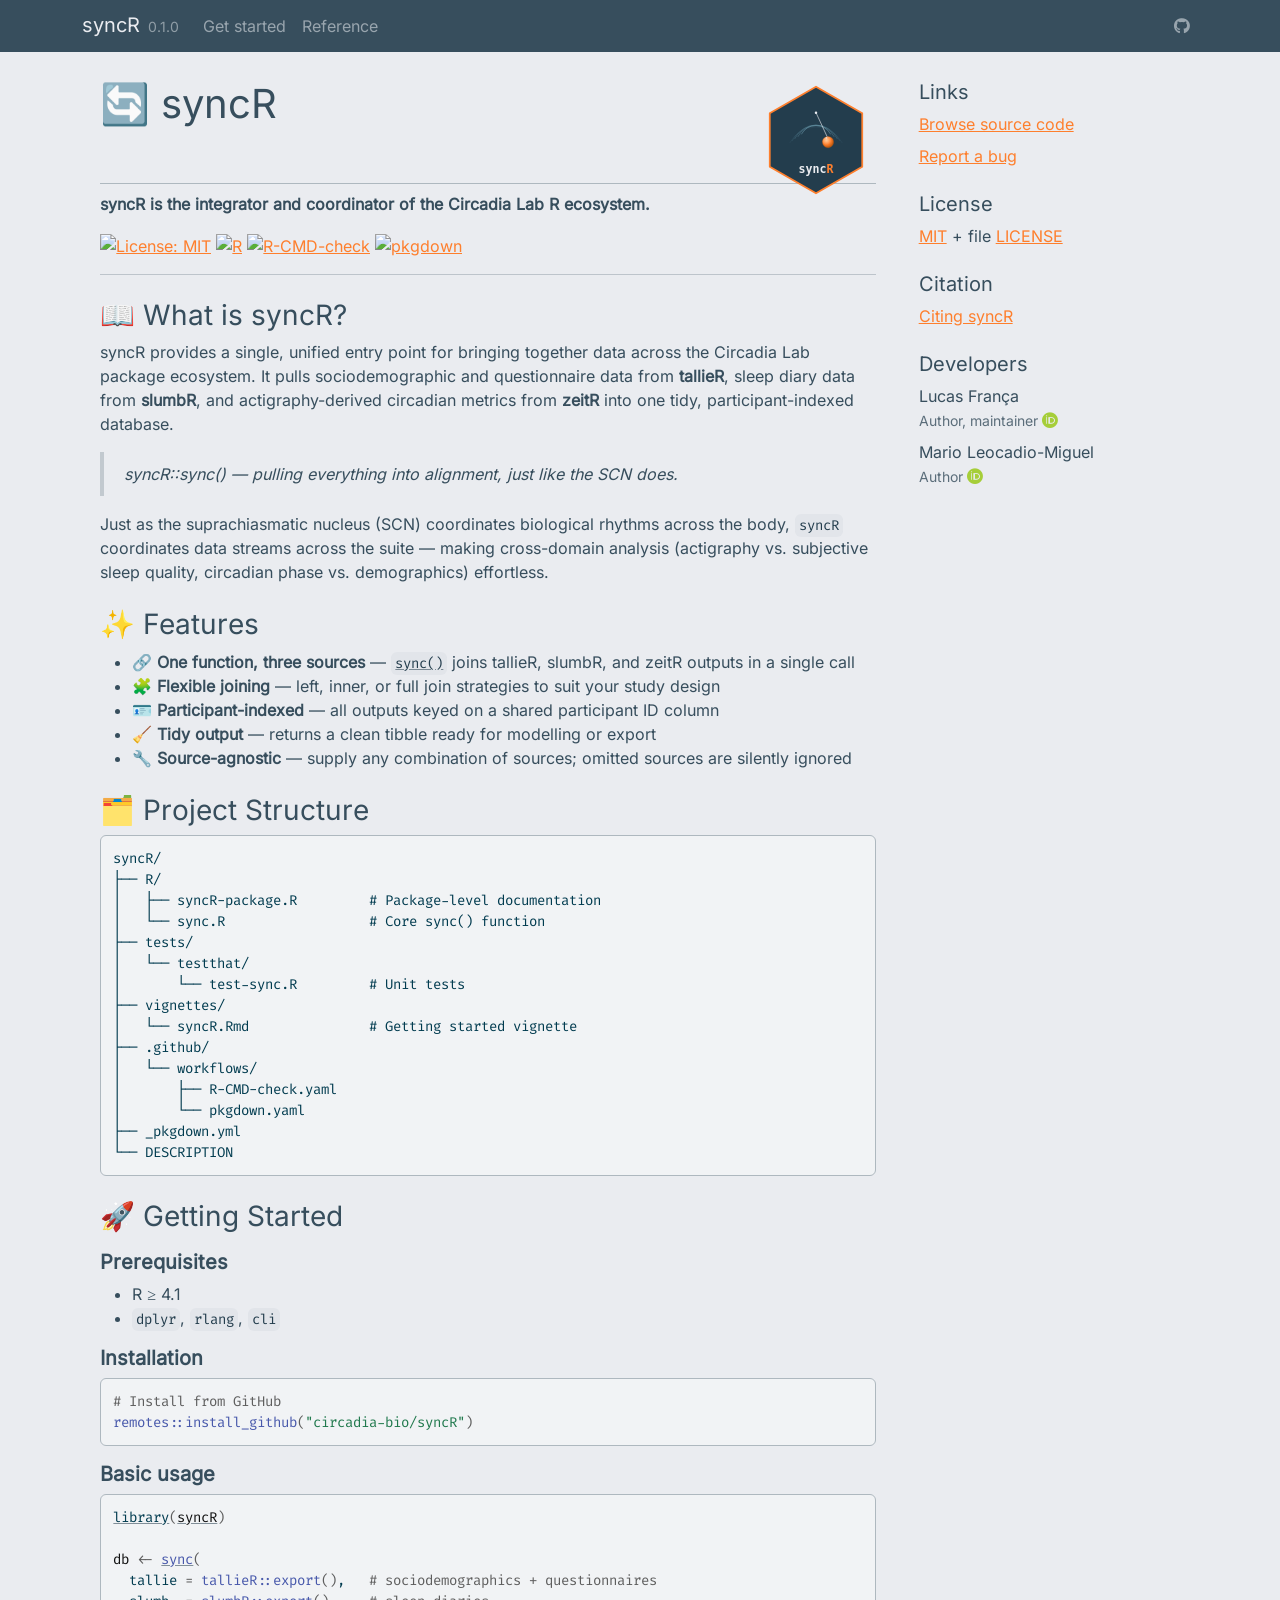
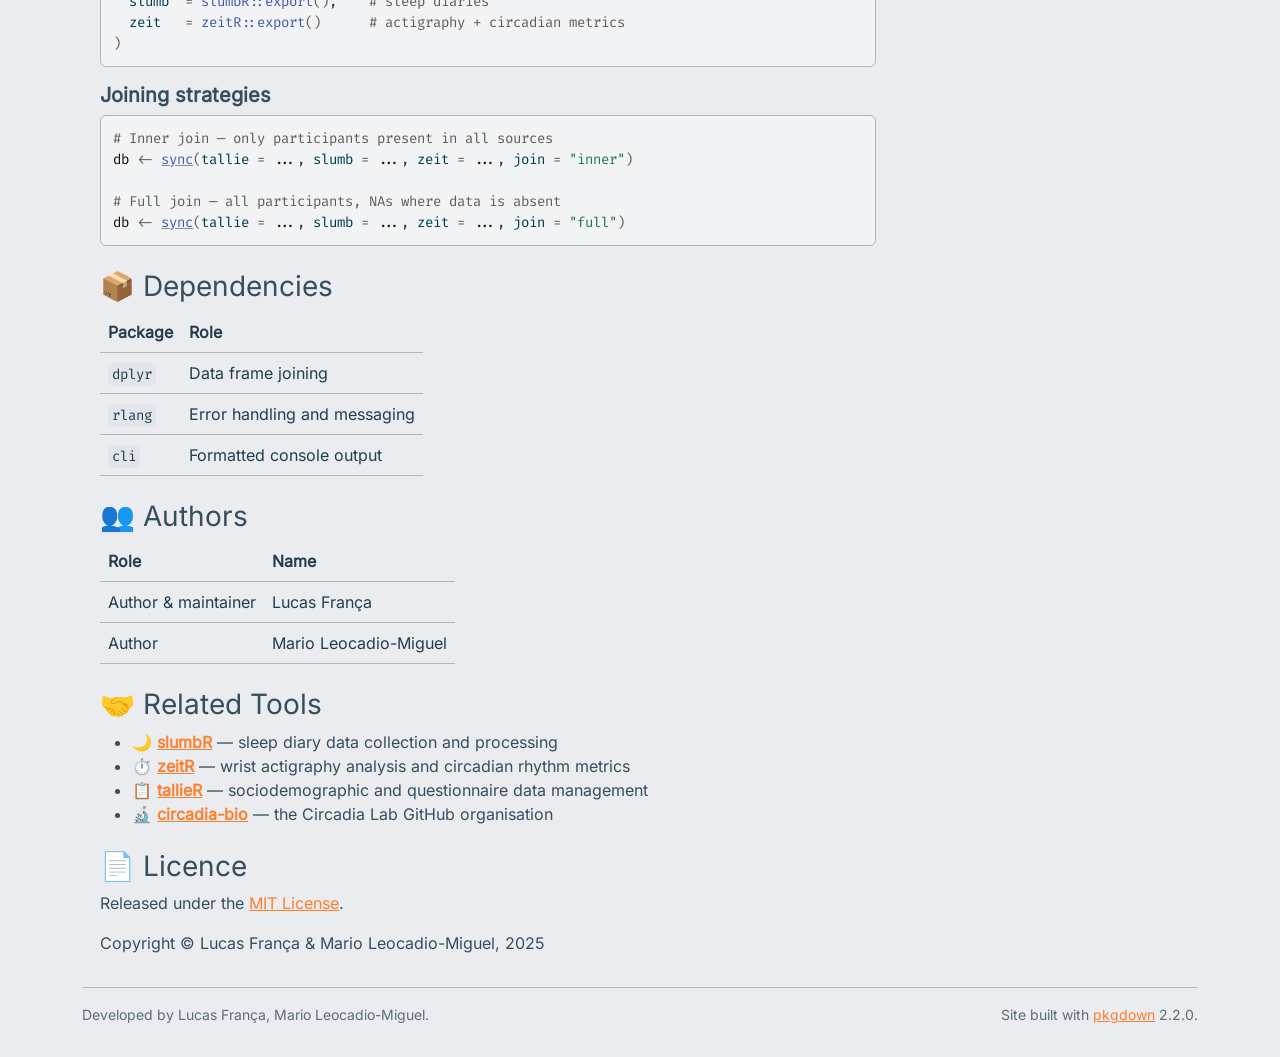
==== commit 3510f3e3: "Deploying to gh-pages from @ circadia-bio/syncR@bd4cda9b0c50a1aa09251d4646e014f0f8a31efc 🚀" ====
--- a/index.html
+++ b/index.html
@@ -17,6 +17,7 @@
 ">
 <meta property="og:description" content="syncR::sync() — pulling everything into alignment, just like the SCN does.
 ">
+<meta property="og:image" content="https://syncr.circadia-lab.uk/logo.svg">
 </head>
 <body>
     <a href="#main" class="visually-hidden-focusable">Skip to contents</a>
@@ -48,8 +49,10 @@
 </nav><div class="container template-home">
 <div class="row">
   <main id="main" class="col-md-9"><div class="section level1">
-<div class="page-header"><h1 id="id_-syncr">🔄 syncR<a class="anchor" aria-label="anchor" href="#id_-syncr"></a>
-</h1></div>
+<div class="page-header">
+<img src="logo.svg" class="logo" alt=""><h1 id="id_-syncr">🔄 syncR<a class="anchor" aria-label="anchor" href="#id_-syncr"></a>
+</h1>
+</div>
 <p><strong>syncR is the integrator and coordinator of the Circadia Lab R ecosystem.</strong></p>
 <p><a href="./LICENSE"><img src="https://img.shields.io/badge/License-MIT-yellow.svg" alt="License: MIT"></a> <a href="https://www.r-project.org/" class="external-link"><img src="https://img.shields.io/badge/R-%3E%3D4.1-276DC3" alt="R"></a> <a href="https://github.com/circadia-bio/syncR/actions/workflows/R-CMD-check.yaml" class="external-link"><img src="https://github.com/circadia-bio/syncR/actions/workflows/R-CMD-check.yaml/badge.svg" alt="R-CMD-check"></a> <a href="https://github.com/circadia-bio/syncR/actions/workflows/pkgdown.yaml" class="external-link"><img src="https://github.com/circadia-bio/syncR/actions/workflows/pkgdown.yaml/badge.svg" alt="pkgdown"></a></p>
 <hr>
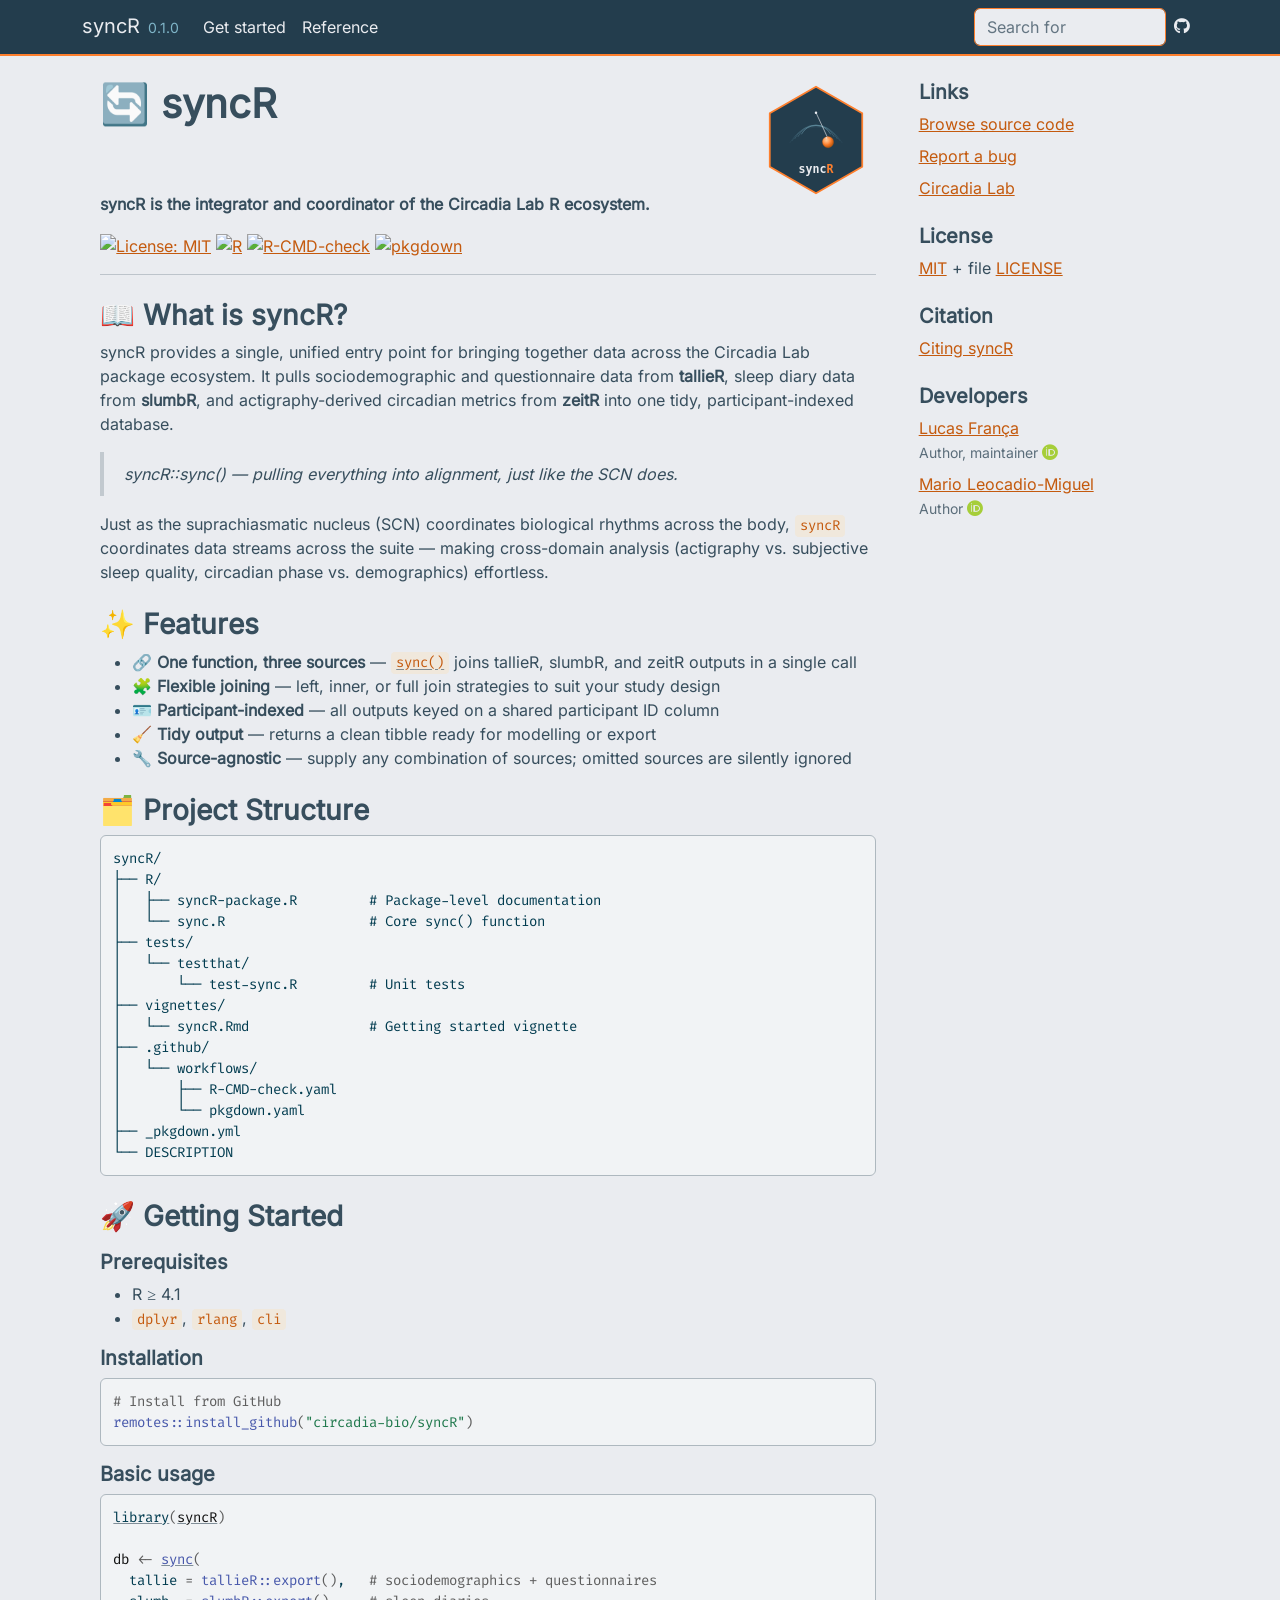
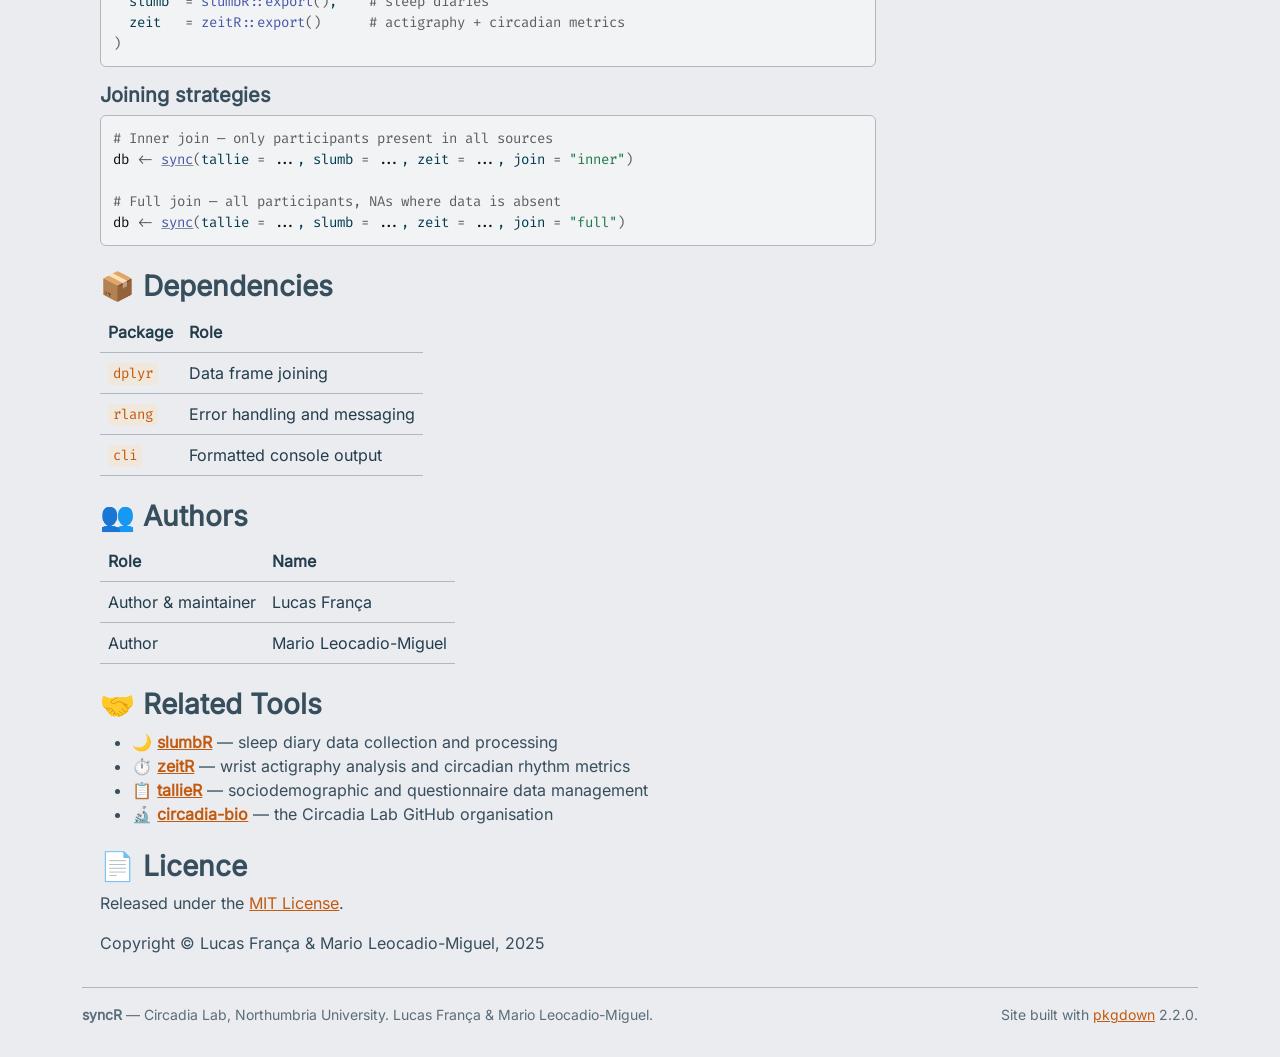
==== commit 0619a2bc: "Deploying to gh-pages from @ circadia-bio/syncR@b8e8994fb5c3333cdd3c72cc3846f5f748f67fde 🚀" ====
--- a/index.html
+++ b/index.html
@@ -6,6 +6,11 @@
 <meta http-equiv="X-UA-Compatible" content="IE=edge">
 <meta name="viewport" content="width=device-width, initial-scale=1, shrink-to-fit=no">
 <title>syncR — Circadia Lab Data Integrator • syncR</title>
+<!-- favicons --><link rel="icon" type="image/png" sizes="96x96" href="favicon-96x96.png">
+<link rel="icon" type="”image/svg+xml”" href="favicon.svg">
+<link rel="apple-touch-icon" sizes="180x180" href="apple-touch-icon.png">
+<link rel="icon" sizes="any" href="favicon.ico">
+<link rel="manifest" href="site.webmanifest">
 <script src="deps/jquery-3.6.0/jquery-3.6.0.min.js"></script><meta name="viewport" content="width=device-width, initial-scale=1, shrink-to-fit=no">
 <link href="deps/bootstrap-5.3.8/bootstrap.min.css" rel="stylesheet">
 <script src="deps/bootstrap-5.3.8/bootstrap.bundle.min.js"></script><link href="deps/Inter-0.4.10/font.css" rel="stylesheet">
@@ -13,17 +18,114 @@
 <link href="deps/font-awesome-6.5.2/css/all.min.css" rel="stylesheet">
 <link href="deps/font-awesome-6.5.2/css/v4-shims.min.css" rel="stylesheet">
 <script src="deps/headroom-0.11.0/headroom.min.js"></script><script src="deps/headroom-0.11.0/jQuery.headroom.min.js"></script><script src="deps/bootstrap-toc-1.0.1/bootstrap-toc.min.js"></script><script src="deps/clipboard.js-2.0.11/clipboard.min.js"></script><script src="deps/search-1.0.0/autocomplete.jquery.min.js"></script><script src="deps/search-1.0.0/fuse.min.js"></script><script src="deps/search-1.0.0/mark.min.js"></script><!-- pkgdown --><script src="pkgdown.js"></script><meta property="og:title" content="syncR — Circadia Lab Data Integrator">
-<meta name="description" content="syncR::sync() — pulling everything into alignment, just like the SCN does.
+<meta name="description" content="syncR::sync() — pulling everything into alignment, just like the SCN does. Integrates sleep diary, actigraphy, and questionnaire data across the Circadia Lab R ecosystem.
 ">
-<meta property="og:description" content="syncR::sync() — pulling everything into alignment, just like the SCN does.
+<meta property="og:description" content="syncR::sync() — pulling everything into alignment, just like the SCN does. Integrates sleep diary, actigraphy, and questionnaire data across the Circadia Lab R ecosystem.
 ">
 <meta property="og:image" content="https://syncr.circadia-lab.uk/logo.svg">
+<meta property="og:image" content="https://syncr.circadia-lab.uk/logo.png">
+<meta property="og:image:width" content="1080">
+<meta property="og:image:height" content="1080">
+<meta property="og:image:type" content="image/png">
+<meta name="twitter:card" content="summary">
+<meta name="twitter:image" content="https://syncr.circadia-lab.uk/logo.png">
+<link rel="mask-icon" href="/safari-pinned-tab.svg" color="#FE7F2D">
+<meta name="msapplication-TileColor" content="#233D4D">
+<meta name="theme-color" content="#233D4D">
+<style>
+  /* ── Navbar ── */
+  .navbar {
+    background-color: #233D4D !important;
+    border-bottom: 2px solid #FE7F2D;
+  }
+  .navbar .navbar-brand,
+  .navbar-nav .nav-link,
+  .navbar-nav .nav-link:hover,
+  .navbar .navbar-toggler-icon,
+  .navbar form .btn {
+    color: #EAECF0 !important;
+  }
+  .navbar-nav .nav-link:hover { opacity: 0.8; }
+  .navbar-nav .nav-link.active {
+    color: #EAECF0 !important;
+    border-bottom: 2px solid #FE7F2D;
+  }
+
+  /* ── Navbar logo size ── */
+  .navbar-brand img { height: 40px; width: auto; }
+
+  /* ── Remove border under page title ── */
+  .page-header { border-bottom: none !important; }
+
+  /* ── Sidebar TOC links ── */
+  .sidebar .nav-link,
+  .sidebar a,
+  #toc a,
+  #toc .nav-link {
+    color: #233D4D !important;
+  }
+  .sidebar .nav-link:hover,
+  .sidebar a:hover,
+  #toc a:hover {
+    color: #FE7F2D !important;
+  }
+  .sidebar .nav-link.active,
+  #toc .nav-link.active {
+    color: #FE7F2D !important;
+    border-left: 2px solid #FE7F2D;
+    font-weight: 600;
+  }
+
+  /* ── text-muted ── */
+  .text-muted { color: #7FB5C8 !important; }
+
+  /* ── Sidebar border ── */
+  .sidebar { border-left: 3px solid #FE7F2D; padding-left: 1rem; }
+
+  /* ── Reference index section headers ── */
+  .reference-index h2 {
+    color: #FE7F2D;
+    font-size: 0.8rem;
+    text-transform: uppercase;
+    letter-spacing: 0.08em;
+  }
+
+  /* ── Inline code ── */
+  code {
+    color: #C45A0E;
+    background: #F0E8DC;
+    border-radius: 4px;
+    padding: 0.1em 0.35em;
+  }
+
+  /* ── Links ── */
+  a { color: #C45A0E; }
+  a:hover { color: #FE7F2D; }
+
+  /* ── Footer ── */
+  .footer { background: #233D4D; color: #EAECF0; padding: 1.5rem 0; }
+  .footer a { color: #FE7F2D; }
+
+  /* ── Search ── */
+  #search-input { border-color: #FE7F2D; }
+
+  /* ── Buttons ── */
+  .btn-primary {
+    background-color: #FE7F2D !important;
+    border-color: #FE7F2D !important;
+    color: #233D4D !important;
+  }
+  .btn-primary:hover {
+    background-color: #C45A0E !important;
+    border-color: #C45A0E !important;
+  }
+</style>
 </head>
 <body>
     <a href="#main" class="visually-hidden-focusable">Skip to contents</a>
 
 
-    <nav class="navbar navbar-expand-lg fixed-top bg-dark" data-bs-theme="dark" aria-label="Site navigation"><div class="container">
+    <nav class="navbar navbar-expand-lg fixed-top bg-light" data-bs-theme="light" aria-label="Site navigation"><div class="container">
 
     <a class="navbar-brand me-2" href="index.html">syncR</a>
 
@@ -40,6 +142,9 @@
 <li class="nav-item"><a class="nav-link" href="reference/index.html">Reference</a></li>
       </ul>
 <ul class="navbar-nav">
+<li class="nav-item"><form class="form-inline" role="search">
+ <input class="form-control" type="search" name="search-input" id="search-input" autocomplete="off" aria-label="Search site" placeholder="Search for" data-search-index="search.json">
+</form></li>
 <li class="nav-item"><a class="external-link nav-link" href="https://github.com/circadia-bio/syncR" aria-label="GitHub"><span class="fa fab fa-github"></span></a></li>
       </ul>
 </div>
@@ -204,6 +309,7 @@
 <ul class="list-unstyled">
 <li><a href="https://github.com/circadia-bio/syncR/" class="external-link">Browse source code</a></li>
 <li><a href="https://github.com/circadia-bio/syncR/issues" class="external-link">Report a bug</a></li>
+<li><a href="https://circadia-lab.uk" class="external-link">Circadia Lab</a></li>
 </ul>
 </div>
 
@@ -227,8 +333,10 @@
 <div class="developers">
 <h2 data-toc-skip>Developers</h2>
 <ul class="list-unstyled">
-<li>Lucas França <br><small class="roles"> Author, maintainer </small> <a href="https://orcid.org/0000-0003-0853-1319" target="orcid.widget" aria-label="ORCID" class="external-link"><span class="fab fa-orcid orcid" aria-hidden="true"></span></a>  </li>
-<li>Mario Leocadio-Miguel <br><small class="roles"> Author </small> <a href="https://orcid.org/0000-0002-7248-3529" target="orcid.widget" aria-label="ORCID" class="external-link"><span class="fab fa-orcid orcid" aria-hidden="true"></span></a>  </li>
+<li>
+<a href="https://orcid.org/0000-0003-0853-1319" class="external-link">Lucas França</a> <br><small class="roles"> Author, maintainer </small> <a href="https://orcid.org/0000-0003-0853-1319" target="orcid.widget" aria-label="ORCID" class="external-link"><span class="fab fa-orcid orcid" aria-hidden="true"></span></a>  </li>
+<li>
+<a href="https://orcid.org/0000-0002-7248-3529" class="external-link">Mario Leocadio-Miguel</a> <br><small class="roles"> Author </small> <a href="https://orcid.org/0000-0002-7248-3529" target="orcid.widget" aria-label="ORCID" class="external-link"><span class="fab fa-orcid orcid" aria-hidden="true"></span></a>  </li>
 </ul>
 </div>
 
@@ -239,7 +347,7 @@
 
 
     <footer><div class="pkgdown-footer-left">
-  <p>Developed by Lucas França, Mario Leocadio-Miguel.</p>
+  <p><strong>syncR</strong> — Circadia Lab, Northumbria University. Lucas França &amp; Mario Leocadio-Miguel.</p>
 </div>
 
 <div class="pkgdown-footer-right">
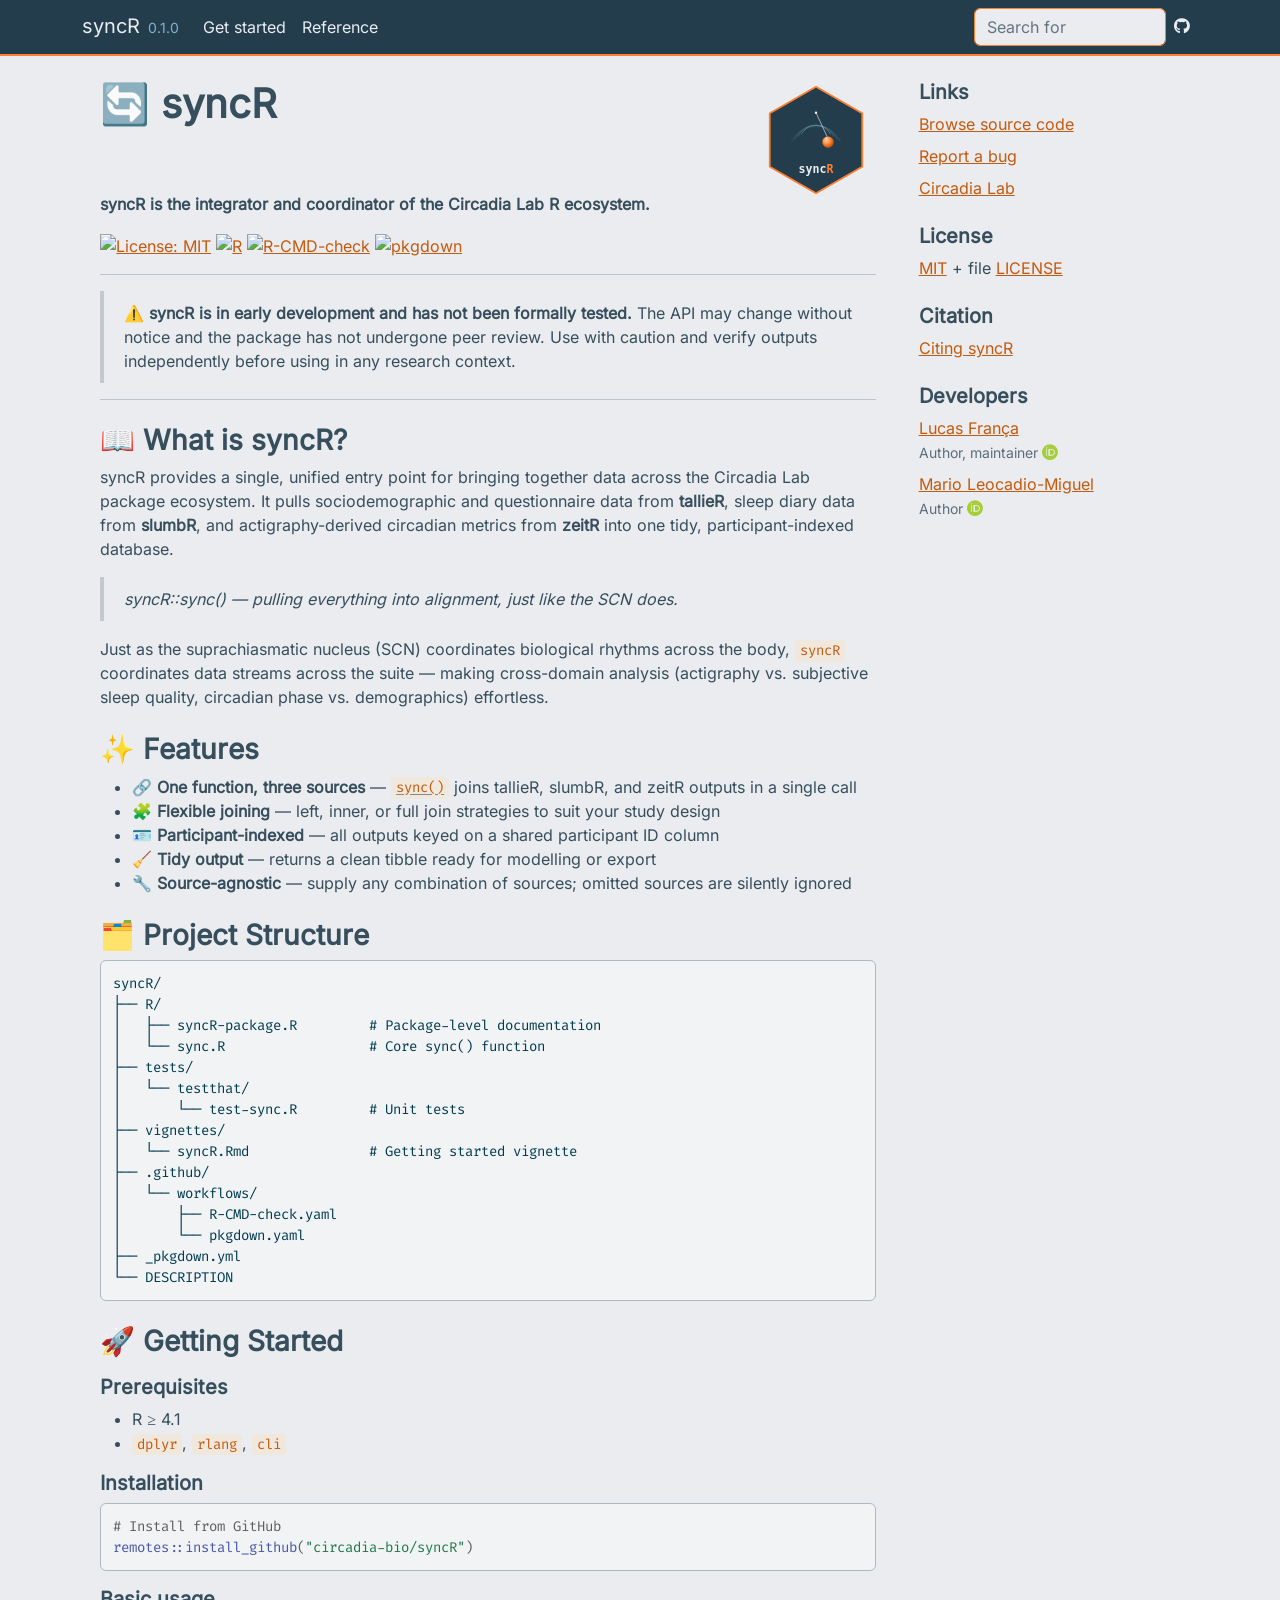
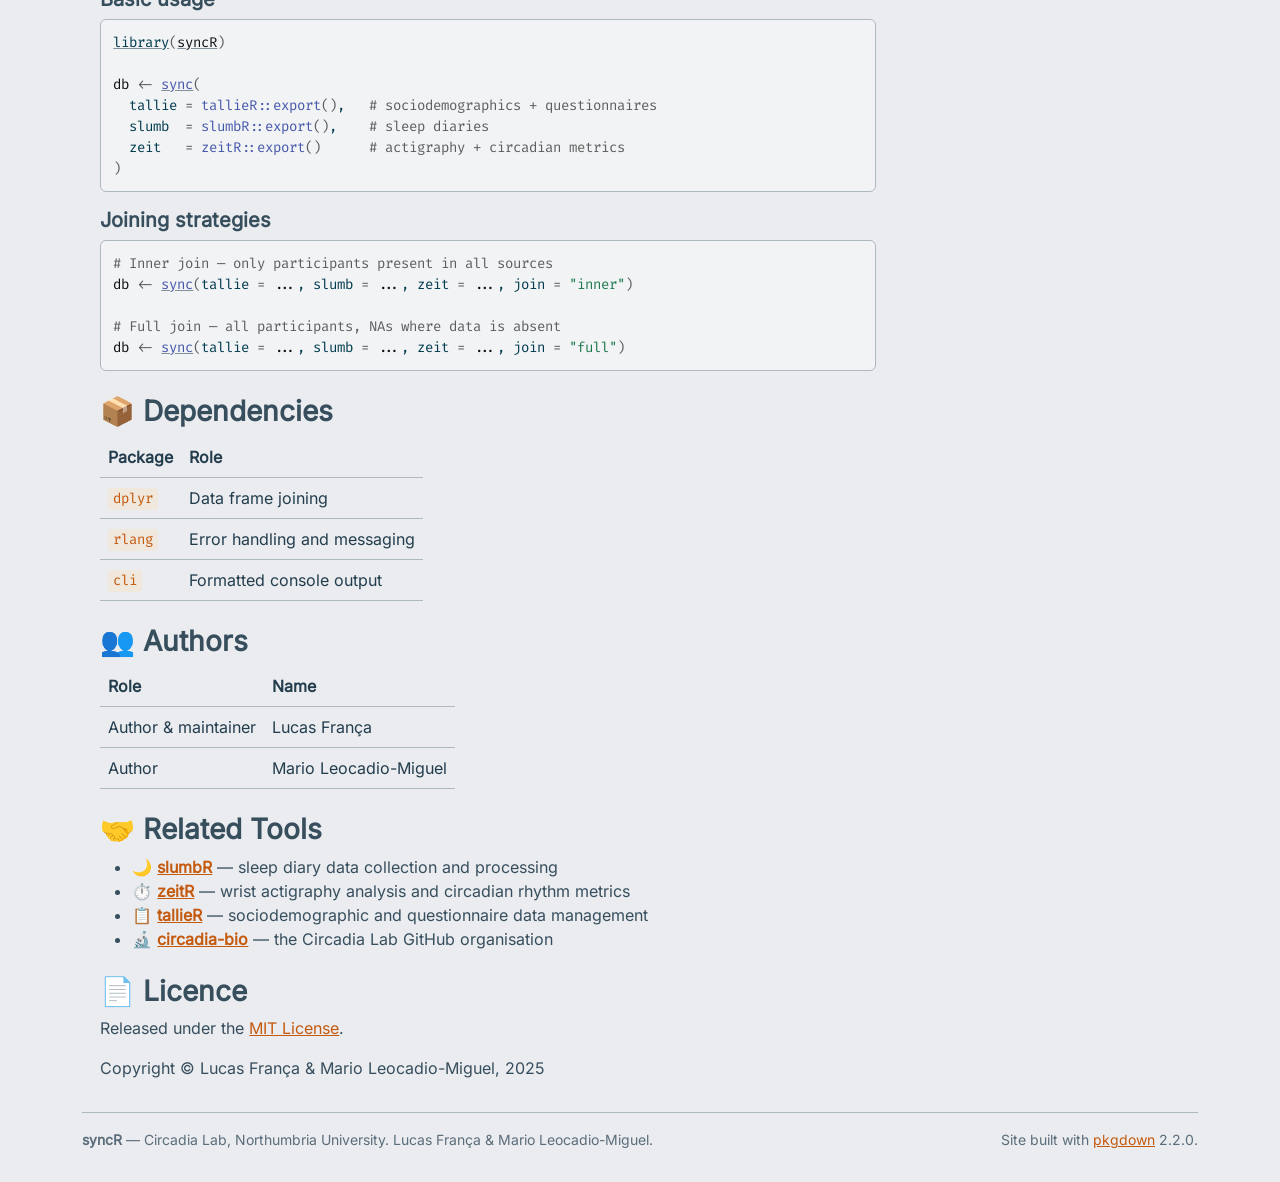
==== commit 6501b95d: "Deploying to gh-pages from @ circadia-bio/syncR@5b1f60b539992d8d8a4b876e721d2c29c941dbfc 🚀" ====
--- a/index.html
+++ b/index.html
@@ -161,6 +161,10 @@
 <p><strong>syncR is the integrator and coordinator of the Circadia Lab R ecosystem.</strong></p>
 <p><a href="./LICENSE"><img src="https://img.shields.io/badge/License-MIT-yellow.svg" alt="License: MIT"></a> <a href="https://www.r-project.org/" class="external-link"><img src="https://img.shields.io/badge/R-%3E%3D4.1-276DC3" alt="R"></a> <a href="https://github.com/circadia-bio/syncR/actions/workflows/R-CMD-check.yaml" class="external-link"><img src="https://github.com/circadia-bio/syncR/actions/workflows/R-CMD-check.yaml/badge.svg" alt="R-CMD-check"></a> <a href="https://github.com/circadia-bio/syncR/actions/workflows/pkgdown.yaml" class="external-link"><img src="https://github.com/circadia-bio/syncR/actions/workflows/pkgdown.yaml/badge.svg" alt="pkgdown"></a></p>
 <hr>
+<blockquote>
+<p>⚠️ <strong>syncR is in early development and has not been formally tested.</strong> The API may change without notice and the package has not undergone peer review. Use with caution and verify outputs independently before using in any research context.</p>
+</blockquote>
+<hr>
 <div class="section level2">
 <h2 id="id_-what-is-syncr">📖 What is syncR?<a class="anchor" aria-label="anchor" href="#id_-what-is-syncr"></a>
 </h2>
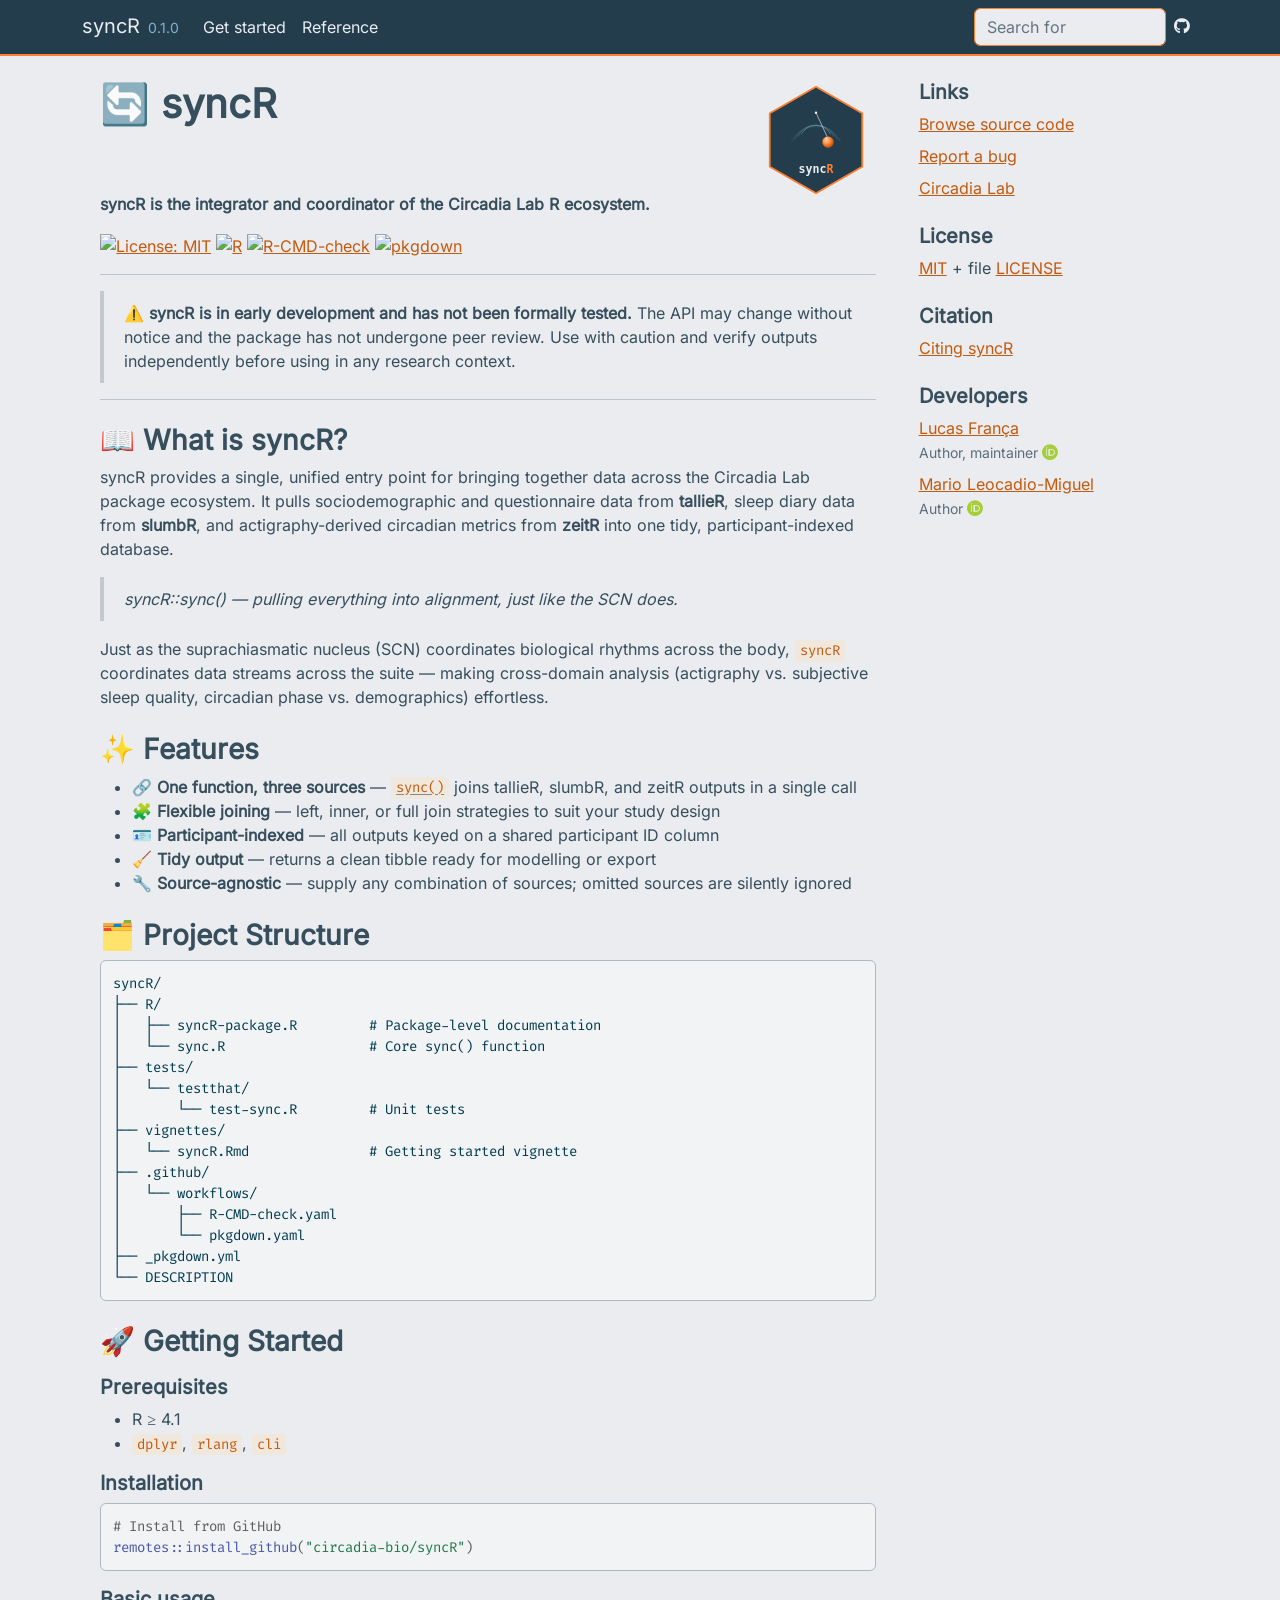
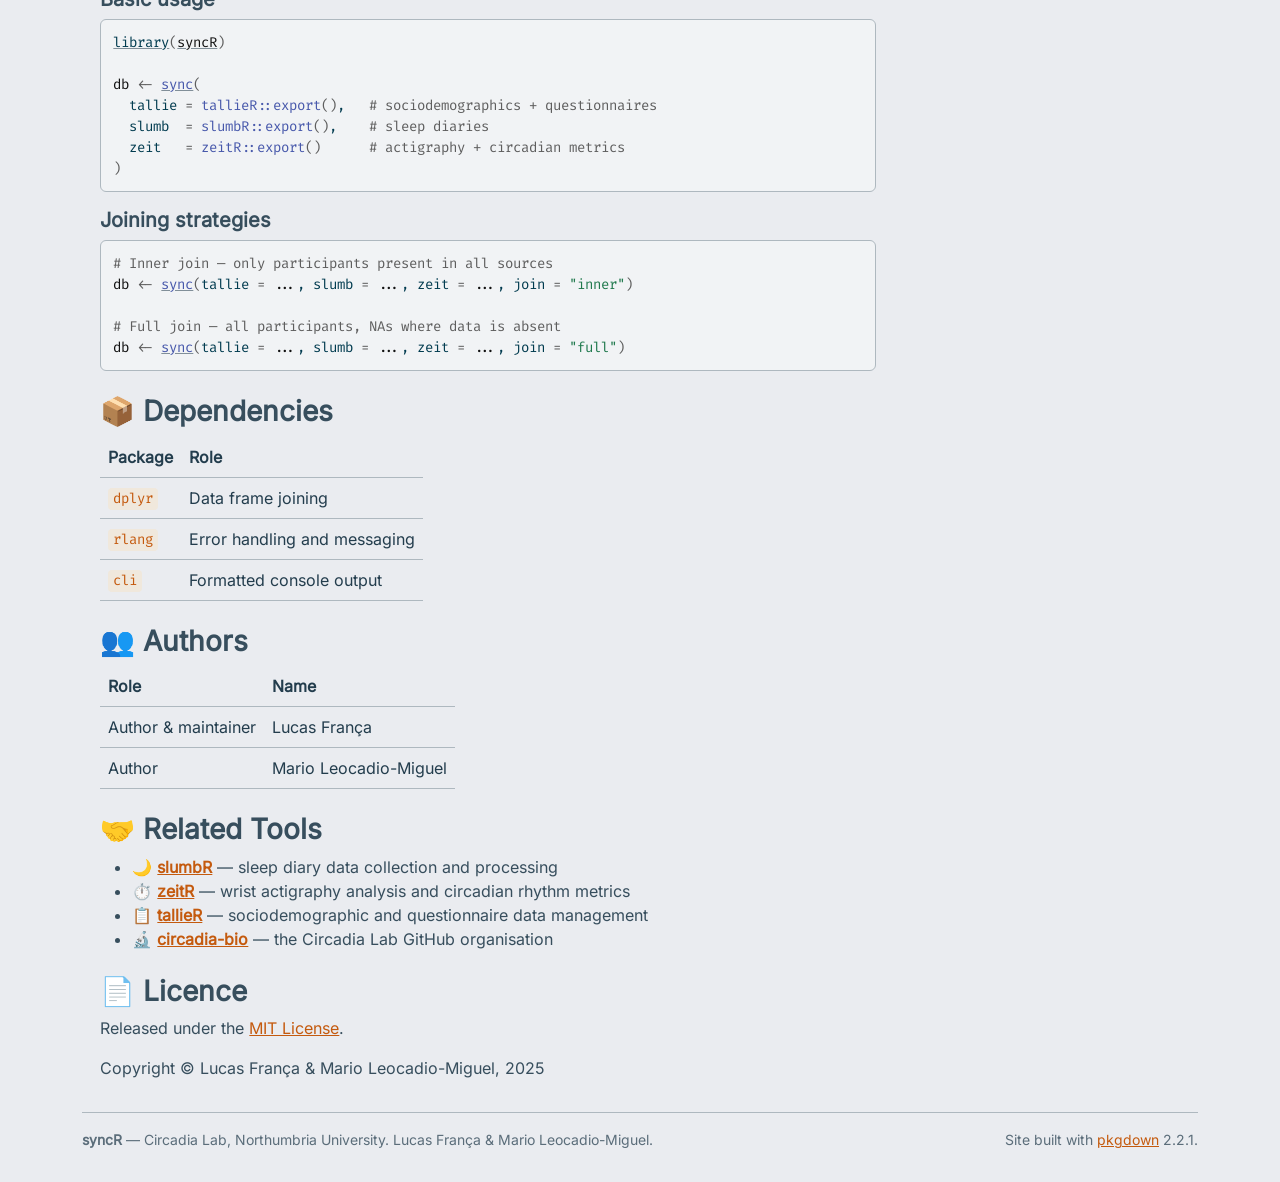
==== commit be742ffa: "Deploying to gh-pages from @ circadia-bio/syncR@cc8fd03a556c50ec5886d7da72a052d98f585995 🚀" ====
--- a/index.html
+++ b/index.html
@@ -29,7 +29,7 @@
 <meta property="og:image:type" content="image/png">
 <meta name="twitter:card" content="summary">
 <meta name="twitter:image" content="https://syncr.circadia-lab.uk/logo.png">
-<link rel="mask-icon" href="/safari-pinned-tab.svg" color="#FE7F2D">
+<!-- Fathom - beautiful, simple website analytics --><script src="https://cdn.usefathom.com/script.js" data-site="NKUSHGRU" defer></script><!-- / Fathom --><link rel="mask-icon" href="/safari-pinned-tab.svg" color="#FE7F2D">
 <meta name="msapplication-TileColor" content="#233D4D">
 <meta name="theme-color" content="#233D4D">
 <style>
@@ -355,7 +355,7 @@
 </div>
 
 <div class="pkgdown-footer-right">
-  <p>Site built with <a href="https://pkgdown.r-lib.org/" class="external-link">pkgdown</a> 2.2.0.</p>
+  <p>Site built with <a href="https://pkgdown.r-lib.org/" class="external-link">pkgdown</a> 2.2.1.</p>
 </div>
 
     </footer>
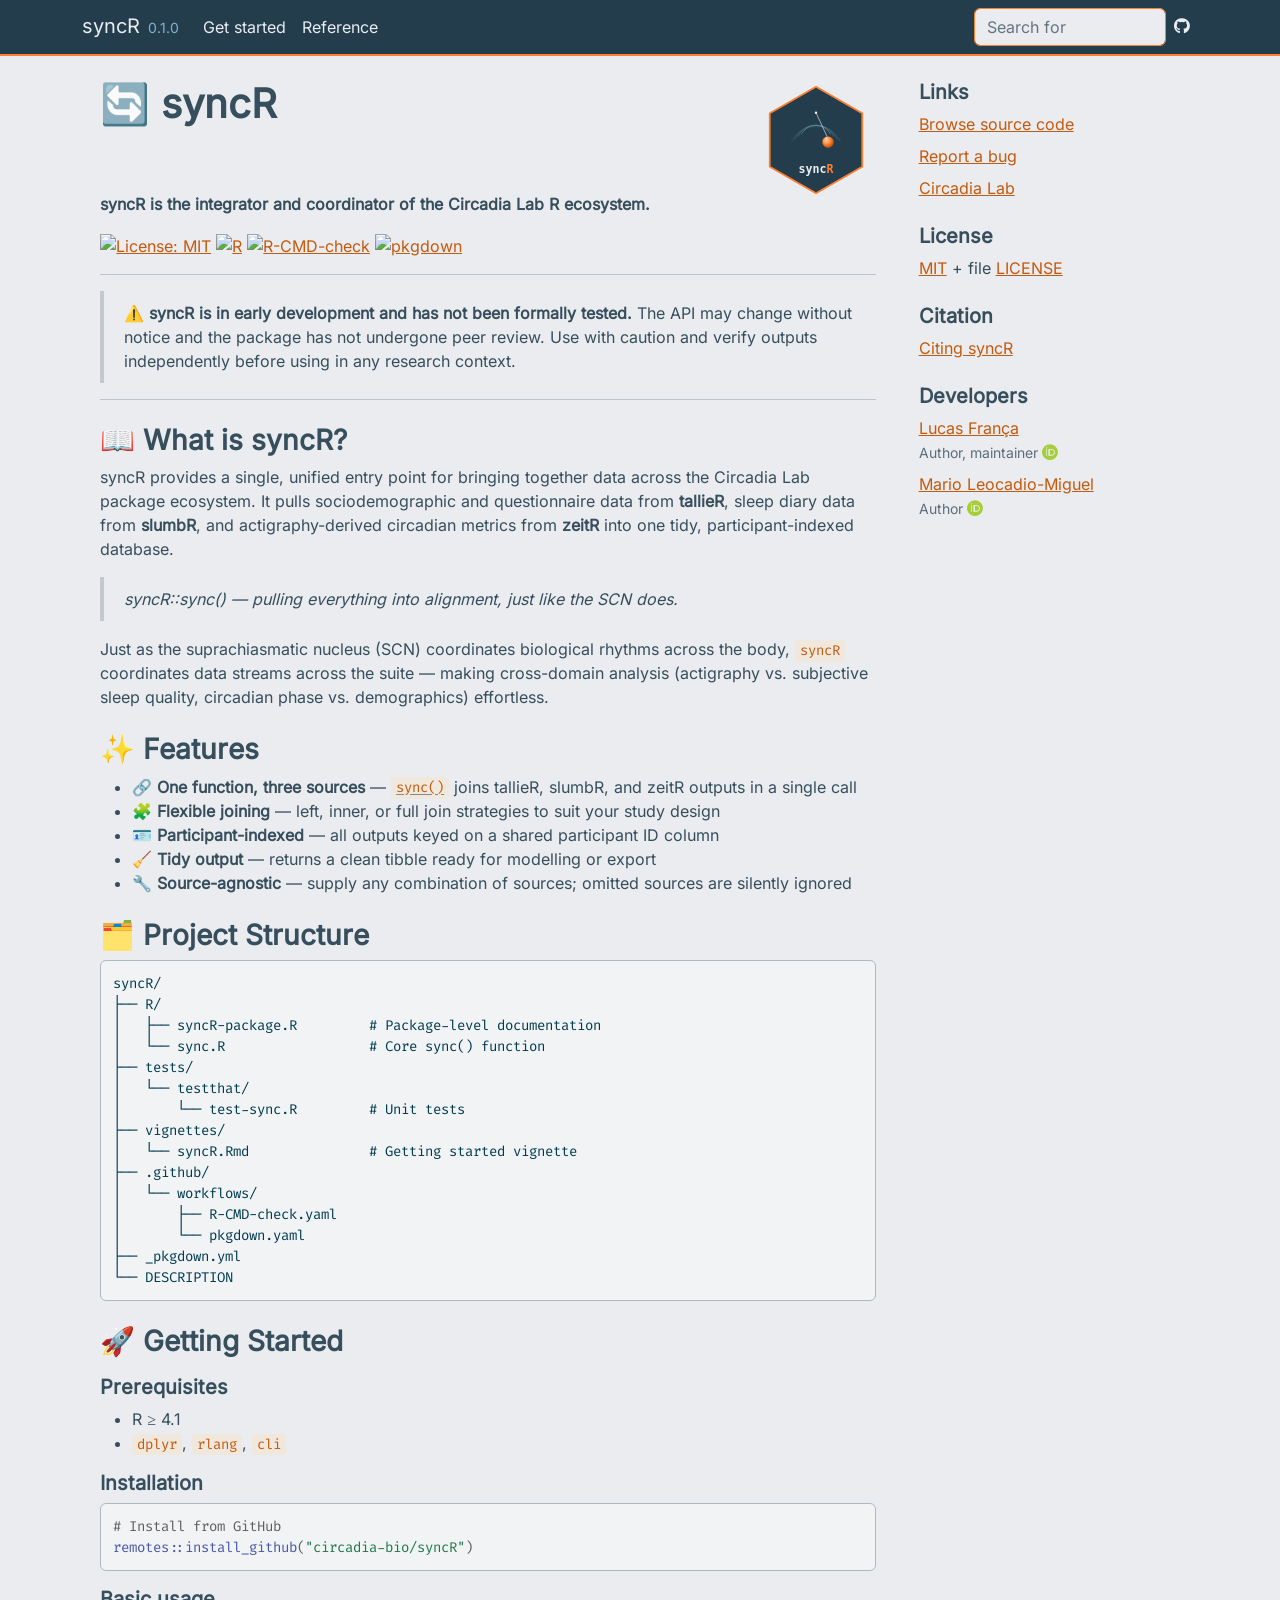
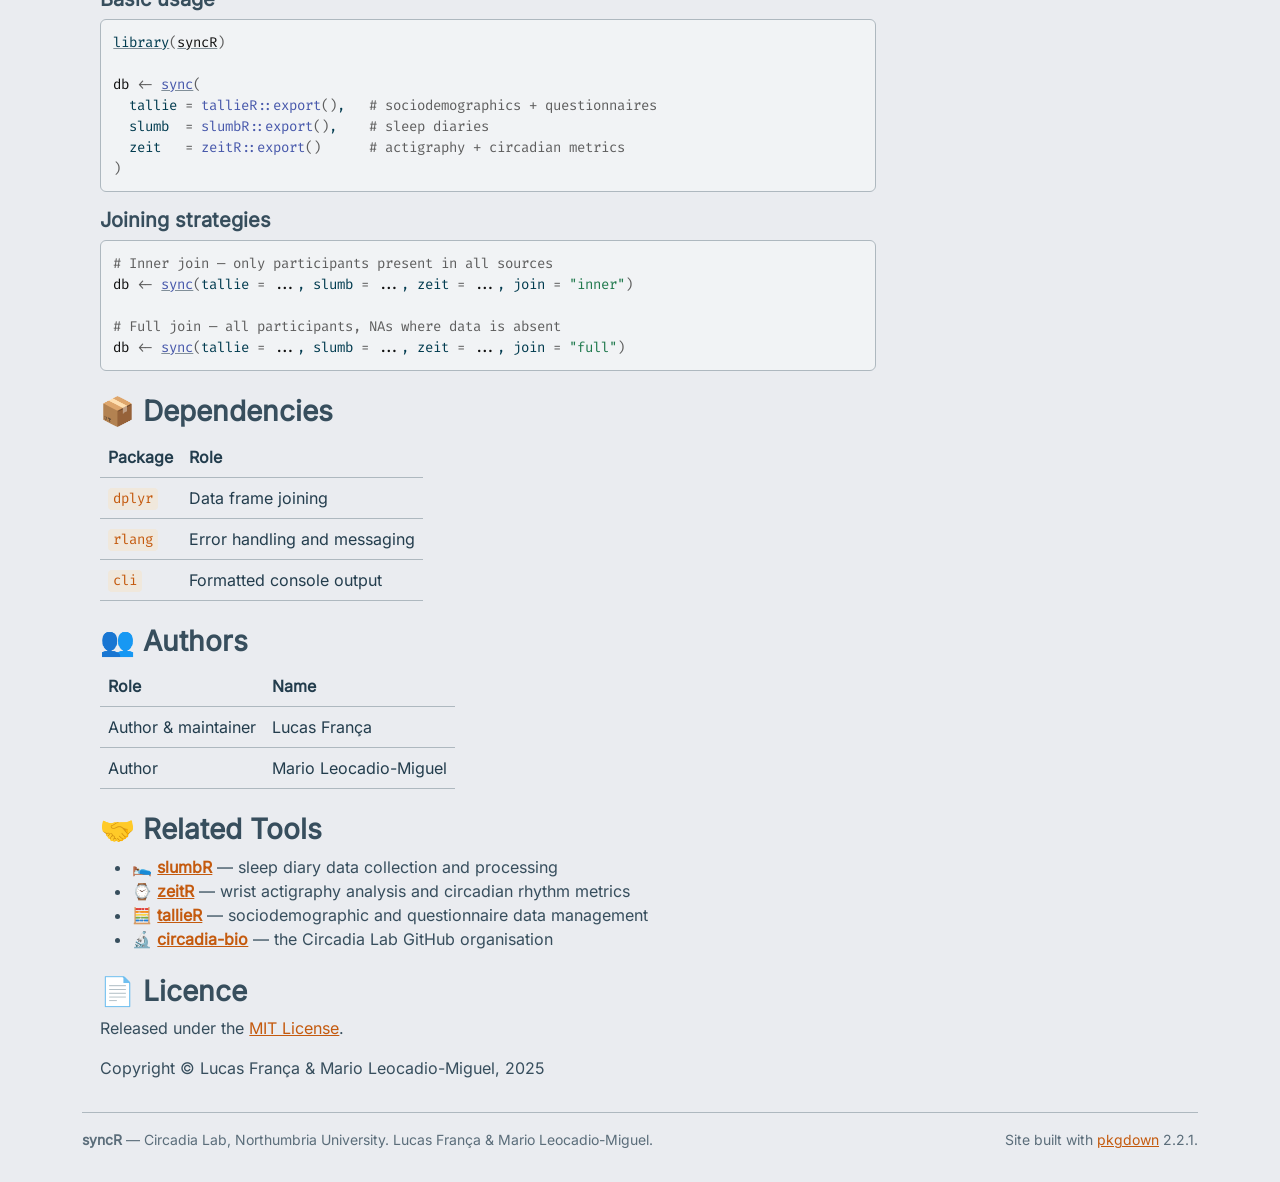
==== commit 71d47aba: "Deploying to gh-pages from @ circadia-bio/syncR@91a4c1bdb27a7b14baa2b0bff685037a20ea276e 🚀" ====
--- a/index.html
+++ b/index.html
@@ -295,9 +295,9 @@
 <h2 id="id_-related-tools">🤝 Related Tools<a class="anchor" aria-label="anchor" href="#id_-related-tools"></a>
 </h2>
 <ul>
-<li>🌙 <a href="https://github.com/circadia-bio/slumbR" class="external-link"><strong>slumbR</strong></a> — sleep diary data collection and processing</li>
-<li>⏱️ <a href="https://github.com/circadia-bio/zeitR" class="external-link"><strong>zeitR</strong></a> — wrist actigraphy analysis and circadian rhythm metrics</li>
-<li>📋 <a href="https://github.com/circadia-bio/tallieR" class="external-link"><strong>tallieR</strong></a> — sociodemographic and questionnaire data management</li>
+<li>🛌 <a href="https://github.com/circadia-bio/slumbR" class="external-link"><strong>slumbR</strong></a> — sleep diary data collection and processing</li>
+<li>⌚️ <a href="https://github.com/circadia-bio/zeitR" class="external-link"><strong>zeitR</strong></a> — wrist actigraphy analysis and circadian rhythm metrics</li>
+<li>🧮 <a href="https://github.com/circadia-bio/tallieR" class="external-link"><strong>tallieR</strong></a> — sociodemographic and questionnaire data management</li>
 <li>🔬 <a href="https://github.com/circadia-bio" class="external-link"><strong>circadia-bio</strong></a> — the Circadia Lab GitHub organisation</li>
 </ul>
 </div>
